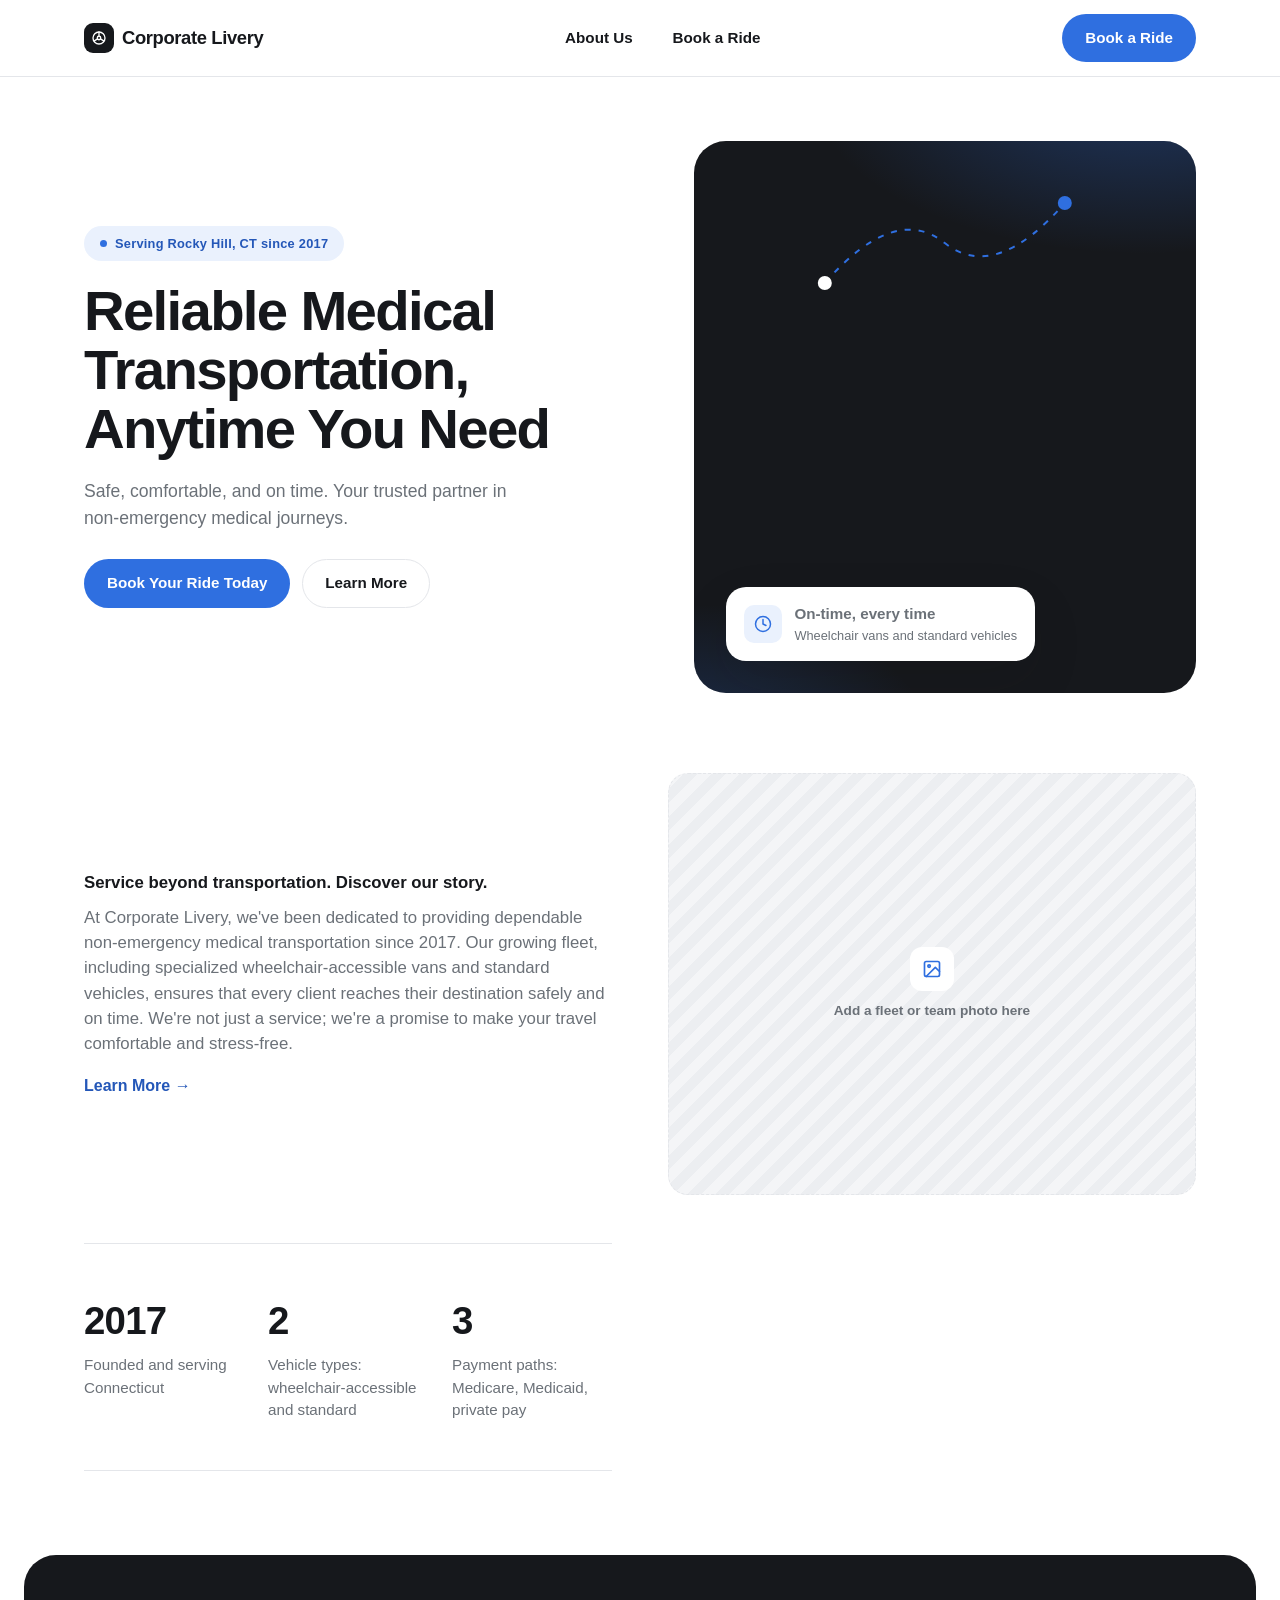
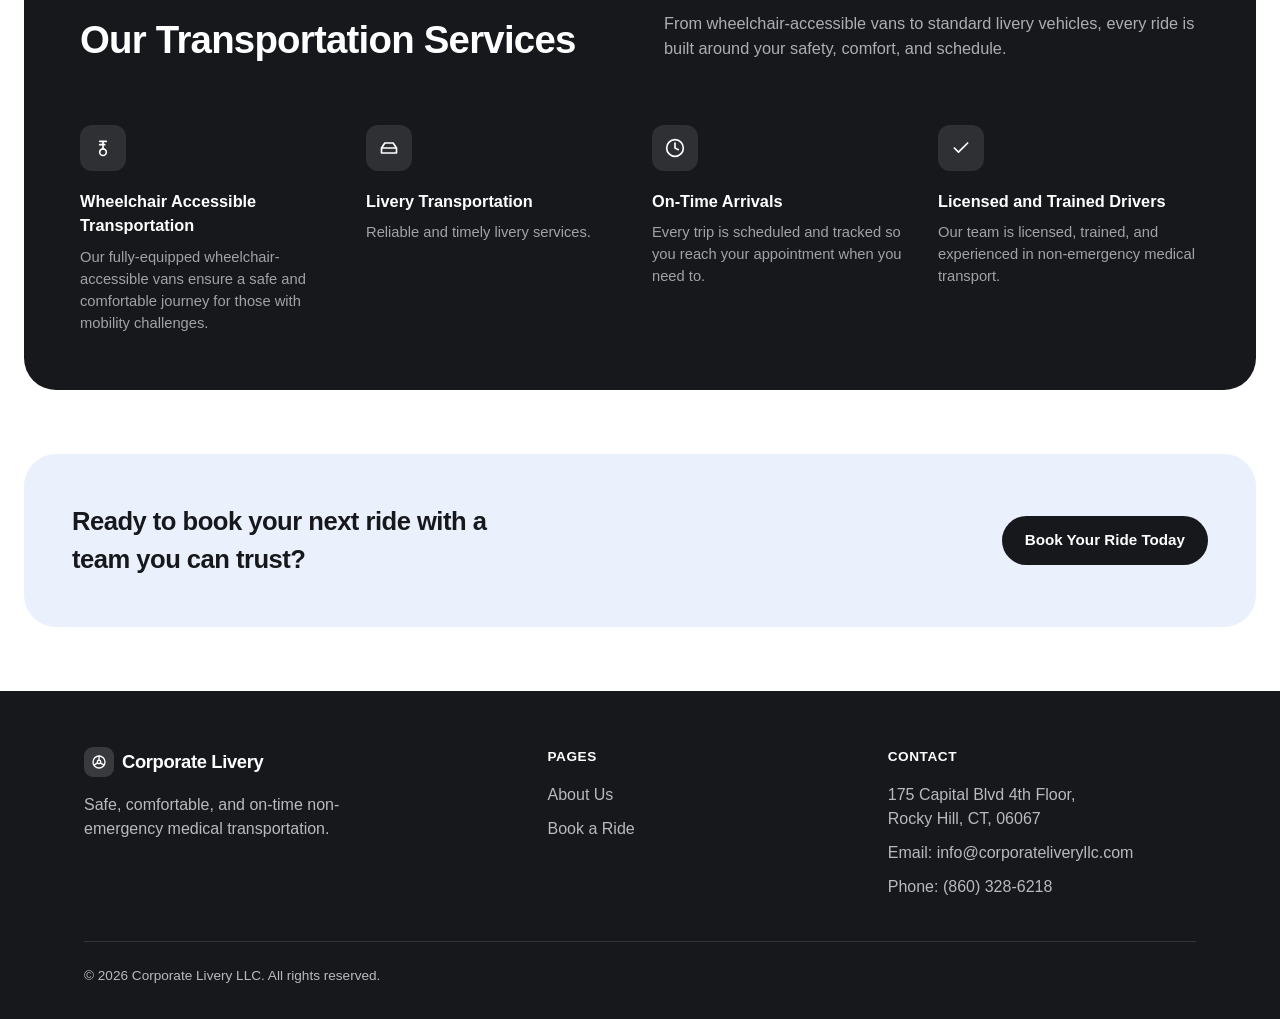
==== index.html @ 9280ac17 "Initial" ====
<!DOCTYPE html>
<html lang="en">
<head>
<meta charset="UTF-8">
<meta name="viewport" content="width=device-width, initial-scale=1.0">
<title>Corporate Livery | Non-Emergency Medical Transportation</title>
<meta name="description" content="Reliable non-emergency medical transportation in Rocky Hill, CT. Wheelchair accessible vans and standard vehicles. Serving Medicare, Medicaid, and private pay clients since 2017.">
<link rel="stylesheet" href="styles.css">
</head>
<body>
<a class="skip-link" href="#main">Skip to Content</a>

<header class="site-header">
  <div class="wrap">
    <a href="index.html" class="logo">
      <span class="logo-mark">
        <svg width="16" height="16" viewBox="0 0 24 24" fill="none" stroke="#fff" stroke-width="2" stroke-linecap="round" stroke-linejoin="round"><circle cx="12" cy="12" r="9"/><circle cx="12" cy="12" r="2.6"/><path d="M12 3v6.4M5 16.2l4.8-2.8M19 16.2l-4.8-2.8"/></svg>
      </span>
      Corporate Livery
    </a>
    <nav class="main-nav" aria-label="Primary">
      <a href="about-us.html">About Us</a>
      <a href="book-a-ride.html">Book a Ride</a>
    </nav>
    <a href="book-a-ride.html" class="btn btn-primary">Book a Ride</a>
    <button class="nav-toggle" aria-label="Open menu" aria-expanded="false" id="navToggle">
      <span></span><span></span><span></span>
    </button>
  </div>
</header>

<main id="main">

  <section class="hero">
    <div class="wrap">
      <div>
        <span class="eyebrow"><span class="eyebrow-dot"></span>Serving Rocky Hill, CT since 2017</span>
        <h1>Reliable Medical Transportation, Anytime You Need</h1>
        <p class="lede">Safe, comfortable, and on time. Your trusted partner in non-emergency medical journeys.</p>
        <div class="hero-ctas">
          <a href="book-a-ride.html" class="btn btn-primary">Book Your Ride Today</a>
          <a href="about-us.html" class="btn btn-outline">Learn More</a>
        </div>
      </div>
      <div class="hero-visual" aria-hidden="true">
        <svg width="100%" height="140" viewBox="0 0 280 140" fill="none">
          <path d="M20 110 Q90 30 140 70 T260 30" stroke="#2F6FE0" stroke-width="2" stroke-dasharray="6 8" fill="none"/>
          <circle cx="20" cy="110" r="7" fill="#fff"/>
          <circle cx="260" cy="30" r="7" fill="#2F6FE0"/>
        </svg>
        <div class="hero-badge">
          <span class="badge-icon">
            <svg width="18" height="18" viewBox="0 0 24 24" fill="none" stroke="#2F6FE0" stroke-width="2" stroke-linecap="round" stroke-linejoin="round"><circle cx="12" cy="12" r="10"/><path d="M12 6v6l4 2"/></svg>
          </span>
          <span>
            <strong>On-time, every time</strong>
            <span>Wheelchair vans and standard vehicles</span>
          </span>
        </div>
      </div>
    </div>
  </section>

  <section class="intro">
    <div class="wrap">
      <div>
        <p class="kicker">Service beyond transportation. Discover our story.</p>
        <p>At Corporate Livery, we've been dedicated to providing dependable non-emergency medical transportation since 2017. Our growing fleet, including specialized wheelchair-accessible vans and standard vehicles, ensures that every client reaches their destination safely and on time. We're not just a service; we're a promise to make your travel comfortable and stress-free.</p>
        <a href="about-us.html" class="intro-link">Learn More →</a>
      </div>
      <div class="img-placeholder" aria-hidden="true">
        <span class="icon">
          <svg width="20" height="20" viewBox="0 0 24 24" fill="none" stroke="#2F6FE0" stroke-width="2" stroke-linecap="round" stroke-linejoin="round"><rect x="3" y="3" width="18" height="18" rx="2"/><circle cx="8.5" cy="8.5" r="1.5"/><path d="M21 15l-5-5L5 21"/></svg>
        </span>
        <span>Add a fleet or team photo here</span>
      </div>
    </div>
    <div class="wrap">
      <div class="stat-row">
        <div>
          <div class="stat-value">2017</div>
          <div class="stat-label">Founded and serving Connecticut</div>
        </div>
        <div>
          <div class="stat-value">2</div>
          <div class="stat-label">Vehicle types: wheelchair-accessible and standard</div>
        </div>
        <div>
          <div class="stat-value">3</div>
          <div class="stat-label">Payment paths: Medicare, Medicaid, private pay</div>
        </div>
      </div>
    </div>
  </section>

  <section class="features">
    <div class="wrap">
      <div class="features-top">
        <h2>Our Transportation Services</h2>
        <p>From wheelchair-accessible vans to standard livery vehicles, every ride is built around your safety, comfort, and schedule.</p>
      </div>
      <div class="feature-grid">
        <div class="feature-card">
          <div class="icon">
            <svg width="20" height="20" viewBox="0 0 24 24" fill="none" stroke="#fff" stroke-width="2" stroke-linecap="round" stroke-linejoin="round"><circle cx="12" cy="17" r="4"/><path d="M12 13V4M8 4h8M8 8h6"/></svg>
          </div>
          <h3>Wheelchair Accessible Transportation</h3>
          <p>Our fully-equipped wheelchair-accessible vans ensure a safe and comfortable journey for those with mobility challenges.</p>
        </div>
        <div class="feature-card">
          <div class="icon">
            <svg width="20" height="20" viewBox="0 0 24 24" fill="none" stroke="#fff" stroke-width="2" stroke-linecap="round" stroke-linejoin="round"><path d="M3 12h18M3 12l4-6h10l4 6M3 12v6h18v-6"/></svg>
          </div>
          <h3>Livery Transportation</h3>
          <p>Reliable and timely livery services.</p>
        </div>
        <div class="feature-card">
          <div class="icon">
            <svg width="20" height="20" viewBox="0 0 24 24" fill="none" stroke="#fff" stroke-width="2" stroke-linecap="round" stroke-linejoin="round"><circle cx="12" cy="12" r="10"/><path d="M12 6v6l4 2"/></svg>
          </div>
          <h3>On-Time Arrivals</h3>
          <p>Every trip is scheduled and tracked so you reach your appointment when you need to.</p>
        </div>
        <div class="feature-card">
          <div class="icon">
            <svg width="20" height="20" viewBox="0 0 24 24" fill="none" stroke="#fff" stroke-width="2" stroke-linecap="round" stroke-linejoin="round"><path d="M20 6L9 17l-5-5"/></svg>
          </div>
          <h3>Licensed and Trained Drivers</h3>
          <p>Our team is licensed, trained, and experienced in non-emergency medical transport.</p>
        </div>
      </div>
    </div>
  </section>

  <section class="cta-banner">
    <h2>Ready to book your next ride with a team you can trust?</h2>
    <a href="book-a-ride.html" class="btn btn-dark">Book Your Ride Today</a>
  </section>

</main>

<footer class="site-footer">
  <div class="wrap">
    <div class="footer-top">
      <div>
        <a href="index.html" class="logo">
          <span class="logo-mark">
            <svg width="16" height="16" viewBox="0 0 24 24" fill="none" stroke="#fff" stroke-width="2" stroke-linecap="round" stroke-linejoin="round"><circle cx="12" cy="12" r="9"/><circle cx="12" cy="12" r="2.6"/><path d="M12 3v6.4M5 16.2l4.8-2.8M19 16.2l-4.8-2.8"/></svg>
          </span>
          Corporate Livery
        </a>
        <p style="max-width: 34ch; margin-top: 16px;">Safe, comfortable, and on-time non-emergency medical transportation.</p>
      </div>
      <div class="footer-col">
        <h4>Pages</h4>
        <ul>
          <li><a href="about-us.html">About Us</a></li>
          <li><a href="book-a-ride.html">Book a Ride</a></li>
        </ul>
      </div>
      <div class="footer-col">
        <h4>Contact</h4>
        <ul>
          <li>175 Capital Blvd 4th Floor,<br>Rocky Hill, CT, 06067</li>
          <li>Email: info@corporateliveryllc.com</li>
          <li>Phone: (860) 328-6218</li>
        </ul>
      </div>
    </div>
    <div class="footer-bottom">
      <span>© <span id="year"></span> Corporate Livery LLC. All rights reserved.</span>
    </div>
  </div>
</footer>

<script src="script.js"></script>
</body>
</html>
---- styles.css ----
/* ============================================
   Corporate Livery — Design Tokens
   ============================================ */
:root {
  --ink: #16181C;
  --paper: #FFFFFF;
  --mist: #F4F5F7;
  --line: #E4E6EA;
  --muted: #6B7178;

  --accent: #2F6FE0;
  --accent-dark: #2457B8;
  --accent-soft: #EAF1FD;

  --radius-lg: 32px;
  --radius-md: 20px;
  --radius-pill: 999px;

  --shadow-card: 0 20px 50px rgba(22, 24, 28, 0.12);

  --font: -apple-system, BlinkMacSystemFont, "Segoe UI", Roboto, Helvetica, Arial, sans-serif;

  --max: 1160px;
}

/* ============================================
   Reset
   ============================================ */
* { box-sizing: border-box; }
html { scroll-behavior: smooth; }
body {
  margin: 0;
  font-family: var(--font);
  color: var(--ink);
  background: var(--paper);
  line-height: 1.5;
  -webkit-font-smoothing: antialiased;
}
img { max-width: 100%; display: block; }
a { color: inherit; text-decoration: none; }
ul { list-style: none; margin: 0; padding: 0; }
button { font-family: inherit; cursor: pointer; }

:focus-visible {
  outline: 3px solid var(--accent);
  outline-offset: 3px;
}

.wrap {
  max-width: var(--max);
  margin: 0 auto;
  padding: 0 24px;
}

.skip-link {
  position: absolute;
  left: -999px;
  top: 0;
  background: var(--ink);
  color: #fff;
  padding: 12px 20px;
  border-radius: var(--radius-pill);
  z-index: 100;
}
.skip-link:focus { left: 24px; top: 16px; }

/* ============================================
   Header
   ============================================ */
.site-header {
  position: sticky;
  top: 0;
  z-index: 50;
  background: rgba(255, 255, 255, 0.92);
  backdrop-filter: saturate(180%) blur(10px);
  border-bottom: 1px solid var(--line);
}
.site-header .wrap {
  display: flex;
  align-items: center;
  justify-content: space-between;
  height: 76px;
}
.logo {
  font-weight: 800;
  font-size: 1.15rem;
  letter-spacing: -0.02em;
  display: flex;
  align-items: center;
  gap: 8px;
}
.logo-mark {
  width: 30px;
  height: 30px;
  border-radius: 9px;
  background: var(--ink);
  display: inline-flex;
  align-items: center;
  justify-content: center;
  flex-shrink: 0;
}
.main-nav {
  display: flex;
  align-items: center;
  gap: 8px;
}
.main-nav a {
  padding: 10px 16px;
  border-radius: var(--radius-pill);
  font-weight: 600;
  font-size: 0.95rem;
  color: var(--ink);
}
.main-nav a:hover { background: var(--mist); }
.main-nav a.active { background: var(--mist); }

.btn {
  display: inline-flex;
  align-items: center;
  justify-content: center;
  gap: 8px;
  padding: 12px 22px;
  border-radius: var(--radius-pill);
  font-weight: 700;
  font-size: 0.95rem;
  border: 1px solid transparent;
  transition: transform 0.15s ease, background 0.15s ease;
  white-space: nowrap;
}
.btn:hover { transform: translateY(-1px); }
.btn-primary { background: var(--accent); color: #fff; }
.btn-primary:hover { background: var(--accent-dark); }
.btn-dark { background: var(--ink); color: #fff; }
.btn-dark:hover { background: #000; }
.btn-outline { background: transparent; color: var(--ink); border-color: var(--line); }
.btn-outline:hover { background: var(--mist); }

.nav-toggle {
  display: none;
  background: none;
  border: none;
  padding: 8px;
}
.nav-toggle span {
  display: block;
  width: 22px;
  height: 2px;
  background: var(--ink);
  margin: 5px 0;
}

/* ============================================
   Hero
   ============================================ */
.hero {
  padding: 64px 0 40px;
}
.hero .wrap {
  display: grid;
  grid-template-columns: 1.05fr 0.95fr;
  gap: 56px;
  align-items: center;
}
.eyebrow {
  display: inline-flex;
  align-items: center;
  gap: 8px;
  background: var(--accent-soft);
  color: var(--accent-dark);
  font-weight: 700;
  font-size: 0.8rem;
  letter-spacing: 0.02em;
  padding: 8px 16px;
  border-radius: var(--radius-pill);
  margin-bottom: 20px;
}
.eyebrow-dot {
  width: 7px;
  height: 7px;
  border-radius: 50%;
  background: var(--accent);
}
.hero h1 {
  font-size: clamp(2.4rem, 4.4vw, 3.6rem);
  line-height: 1.05;
  letter-spacing: -0.03em;
  font-weight: 800;
  margin: 0 0 20px;
}
.hero .lede {
  font-size: 1.1rem;
  color: var(--muted);
  max-width: 46ch;
  margin: 0 0 28px;
}
.hero-ctas { display: flex; gap: 12px; flex-wrap: wrap; }

.hero-visual {
  position: relative;
  border-radius: var(--radius-lg);
  background: var(--ink);
  aspect-ratio: 4 / 4.4;
  padding: 32px;
  display: flex;
  flex-direction: column;
  justify-content: space-between;
  overflow: hidden;
}
.hero-visual::before {
  content: "";
  position: absolute;
  inset: 0;
  background:
    radial-gradient(560px 280px at 90% -10%, rgba(47, 111, 224, 0.35), transparent 60%),
    radial-gradient(400px 240px at 0% 110%, rgba(47, 111, 224, 0.25), transparent 60%);
}
.hero-visual svg { position: relative; }
.hero-badge {
  position: relative;
  background: #fff;
  border-radius: var(--radius-md);
  padding: 16px 18px;
  display: flex;
  align-items: center;
  gap: 12px;
  box-shadow: var(--shadow-card);
  width: fit-content;
}
.hero-badge strong { display: block; font-size: 0.95rem; }
.hero-badge span { display: block; font-size: 0.8rem; color: var(--muted); }
.hero-badge .badge-icon {
  width: 38px;
  height: 38px;
  border-radius: 10px;
  background: var(--accent-soft);
  display: flex;
  align-items: center;
  justify-content: center;
  flex-shrink: 0;
}

/* ============================================
   Image placeholder
   ============================================ */
.img-placeholder {
  border-radius: var(--radius-md);
  background: repeating-linear-gradient(
    135deg,
    var(--mist),
    var(--mist) 10px,
    #ECEEF1 10px,
    #ECEEF1 20px
  );
  border: 1px dashed var(--line);
  display: flex;
  flex-direction: column;
  align-items: center;
  justify-content: center;
  gap: 10px;
  color: var(--muted);
  text-align: center;
  padding: 24px;
}
.img-placeholder .icon {
  width: 44px;
  height: 44px;
  border-radius: 12px;
  background: #fff;
  display: flex;
  align-items: center;
  justify-content: center;
}
.img-placeholder span {
  font-size: 0.85rem;
  font-weight: 600;
}

/* ============================================
   Intro / stats
   ============================================ */
.intro {
  padding: 40px 0 20px;
}
.intro .wrap {
  display: grid;
  grid-template-columns: 1fr 1fr;
  gap: 56px;
  align-items: center;
}
.intro .img-placeholder { aspect-ratio: 5 / 4; }
.intro p {
  font-size: 1.05rem;
  color: var(--muted);
  margin: 0 0 18px;
}
.intro .kicker {
  font-weight: 700;
  color: var(--ink);
  margin-bottom: 10px;
}
.intro-link {
  display: inline-flex;
  align-items: center;
  gap: 8px;
  font-weight: 700;
  color: var(--accent-dark);
}

.stat-row {
  display: grid;
  grid-template-columns: repeat(3, 1fr);
  gap: 24px;
  padding: 48px 0;
  border-top: 1px solid var(--line);
  border-bottom: 1px solid var(--line);
  margin-top: 48px;
}
.stat-row div { text-align: left; }
.stat-row .stat-value {
  font-size: 2.4rem;
  font-weight: 800;
  letter-spacing: -0.02em;
}
.stat-row .stat-label {
  color: var(--muted);
  font-size: 0.95rem;
  margin-top: 4px;
}

/* ============================================
   Dark feature section
   ============================================ */
.features {
  background: var(--ink);
  color: #fff;
  border-radius: var(--radius-lg);
  margin: 64px 24px;
  padding: 56px;
}
.features .wrap { padding: 0; max-width: none; }
.features-top {
  display: grid;
  grid-template-columns: 1fr 1fr;
  gap: 48px;
  margin-bottom: 48px;
}
.features h2 {
  font-size: clamp(1.8rem, 3vw, 2.4rem);
  letter-spacing: -0.02em;
  margin: 0 0 8px;
}
.features-top p {
  color: rgba(255, 255, 255, 0.65);
  font-size: 1.02rem;
  margin: 0;
}
.feature-grid {
  display: grid;
  grid-template-columns: repeat(4, 1fr);
  gap: 24px;
}
.feature-card .icon {
  width: 46px;
  height: 46px;
  border-radius: 12px;
  background: rgba(255, 255, 255, 0.1);
  display: flex;
  align-items: center;
  justify-content: center;
  margin-bottom: 18px;
}
.feature-card h3 {
  font-size: 1.02rem;
  margin: 0 0 8px;
}
.feature-card p {
  color: rgba(255, 255, 255, 0.6);
  font-size: 0.92rem;
  margin: 0;
}

/* ============================================
   Services
   ============================================ */
.services { padding: 64px 0; }
.section-head {
  display: flex;
  justify-content: space-between;
  align-items: flex-end;
  gap: 24px;
  margin-bottom: 36px;
}
.section-head h2 {
  font-size: clamp(1.7rem, 3vw, 2.2rem);
  letter-spacing: -0.02em;
  margin: 0 0 8px;
}
.section-head p { color: var(--muted); margin: 0; max-width: 46ch; }

.service-grid {
  display: grid;
  grid-template-columns: 1fr 1fr;
  gap: 24px;
}
.service-card {
  border: 1px solid var(--line);
  border-radius: var(--radius-lg);
  padding: 32px;
}
.service-card .icon {
  width: 46px;
  height: 46px;
  border-radius: 12px;
  background: var(--accent-soft);
  display: flex;
  align-items: center;
  justify-content: center;
  margin-bottom: 20px;
}
.service-card h3 { font-size: 1.15rem; margin: 0 0 8px; }
.service-card p { color: var(--muted); margin: 0; }

/* ============================================
   CTA banner
   ============================================ */
.cta-banner {
  background: var(--accent-soft);
  border-radius: var(--radius-lg);
  margin: 24px 24px 64px;
  padding: 48px;
  display: flex;
  align-items: center;
  justify-content: space-between;
  gap: 24px;
  flex-wrap: wrap;
}
.cta-banner h2 {
  font-size: 1.6rem;
  letter-spacing: -0.02em;
  margin: 0;
  max-width: 30ch;
}

/* ============================================
   Footer
   ============================================ */
.site-footer {
  background: var(--ink);
  color: rgba(255, 255, 255, 0.7);
  padding: 56px 0 32px;
}
.footer-top {
  display: grid;
  grid-template-columns: 1.4fr 1fr 1fr;
  gap: 32px;
  padding-bottom: 32px;
  border-bottom: 1px solid rgba(255, 255, 255, 0.12);
}
.footer-top .logo { color: #fff; }
.footer-top .logo-mark { background: rgba(255, 255, 255, 0.15); }
.footer-col h4 {
  color: #fff;
  font-size: 0.85rem;
  letter-spacing: 0.04em;
  text-transform: uppercase;
  margin: 0 0 16px;
}
.footer-col ul li { margin-bottom: 10px; }
.footer-col a:hover { color: #fff; }
.footer-bottom {
  padding-top: 24px;
  font-size: 0.85rem;
  display: flex;
  justify-content: space-between;
  flex-wrap: wrap;
  gap: 12px;
}

/* ============================================
   Inner pages: About, Book a Ride
   ============================================ */
.page-hero {
  padding: 56px 0 40px;
  border-bottom: 1px solid var(--line);
  margin-bottom: 56px;
}
.page-hero h1 {
  font-size: clamp(2rem, 4vw, 2.8rem);
  letter-spacing: -0.02em;
  margin: 0 0 12px;
}
.page-hero p {
  color: var(--muted);
  font-size: 1.05rem;
  max-width: 60ch;
  margin: 0;
}

.about-row {
  display: grid;
  grid-template-columns: 1fr 1fr;
  gap: 48px;
  align-items: center;
  padding: 48px 0;
}
.about-row:not(:last-child) { border-bottom: 1px solid var(--line); }
.about-row.reverse .about-copy { order: 2; }
.about-row.reverse .img-placeholder { order: 1; }
.about-copy .eyebrow-label {
  display: inline-flex;
  align-items: center;
  gap: 8px;
  font-size: 0.8rem;
  font-weight: 700;
  color: var(--accent-dark);
  background: var(--accent-soft);
  padding: 6px 14px;
  border-radius: var(--radius-pill);
  margin-bottom: 14px;
}
.about-copy h2 {
  font-size: 1.6rem;
  letter-spacing: -0.02em;
  margin: 0 0 12px;
}
.about-copy p {
  color: var(--muted);
  font-size: 1.02rem;
  margin: 0 0 12px;
}
.about-row .img-placeholder { aspect-ratio: 4 / 3; }

/* ============================================
   Book a Ride form
   ============================================ */
.book-layout {
  display: grid;
  grid-template-columns: 0.85fr 1.15fr;
  gap: 48px;
  padding-bottom: 72px;
}
.contact-card {
  border: 1px solid var(--line);
  border-radius: var(--radius-lg);
  padding: 32px;
  height: fit-content;
}
.contact-card h3 { margin: 0 0 4px; font-size: 1.1rem; }
.contact-card p { color: var(--muted); margin: 0 0 24px; }
.contact-line {
  display: flex;
  align-items: center;
  gap: 12px;
  margin-bottom: 16px;
  font-weight: 600;
  font-size: 0.95rem;
}
.contact-line .icon {
  width: 38px;
  height: 38px;
  border-radius: 10px;
  background: var(--accent-soft);
  display: flex;
  align-items: center;
  justify-content: center;
  flex-shrink: 0;
}

form.ride-form {
  border: 1px solid var(--line);
  border-radius: var(--radius-lg);
  padding: 36px;
}
.form-row {
  display: grid;
  grid-template-columns: 1fr 1fr;
  gap: 18px;
  margin-bottom: 18px;
}
.field { display: flex; flex-direction: column; gap: 6px; }
.field label {
  font-size: 0.85rem;
  font-weight: 700;
}
.field .req { color: var(--muted); font-weight: 400; }
.field input,
.field select,
.field textarea {
  border: 1px solid var(--line);
  border-radius: 10px;
  padding: 12px 14px;
  font-family: inherit;
  font-size: 0.95rem;
  background: var(--paper);
  color: var(--ink);
}
.field input:focus,
.field select:focus,
.field textarea:focus {
  outline: 2px solid var(--accent);
  outline-offset: 1px;
  border-color: var(--accent);
}
.field textarea { resize: vertical; min-height: 110px; }
.form-note {
  font-size: 0.85rem;
  color: var(--muted);
  margin-top: 6px;
}
.form-status {
  margin-top: 16px;
  font-weight: 600;
  font-size: 0.92rem;
}
.form-status.success { color: #157F3B; }
.form-status.error { color: #C0392B; }

/* ============================================
   Responsive
   ============================================ */
@media (max-width: 860px) {
  .main-nav { display: none; }
  .nav-toggle { display: block; }
  .hero .wrap,
  .intro .wrap,
  .features-top,
  .feature-grid,
  .service-grid,
  .about-section,
  .book-layout,
  .footer-top {
    grid-template-columns: 1fr;
  }
  .feature-grid { gap: 32px; }
  .stat-row { grid-template-columns: 1fr; gap: 28px; }
  .features { margin: 40px 16px; padding: 36px 24px; }
  .cta-banner { margin: 16px 16px 48px; padding: 36px 24px; flex-direction: column; align-items: flex-start; }
  .about-section h2 { position: static; }
  .form-row { grid-template-columns: 1fr; }
}

@media (prefers-reduced-motion: reduce) {
  html { scroll-behavior: auto; }
  .btn:hover { transform: none; }
}
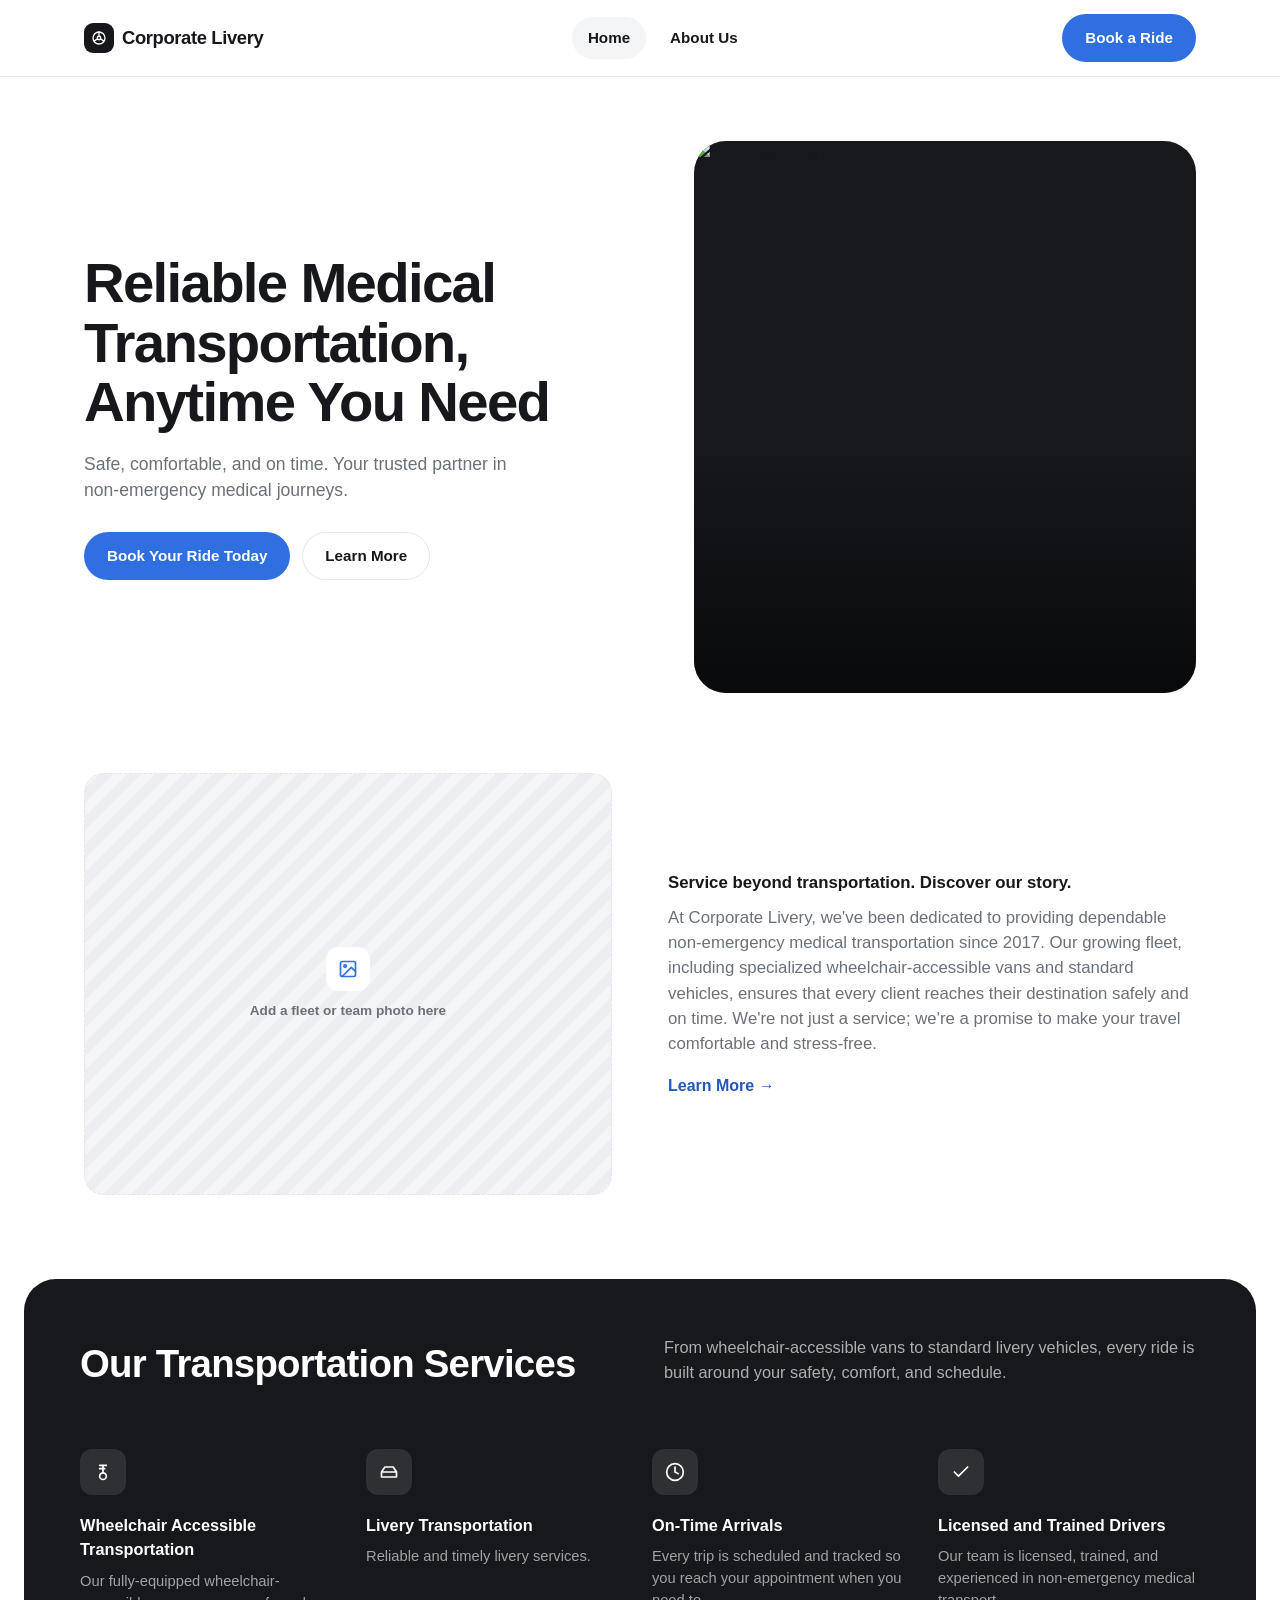
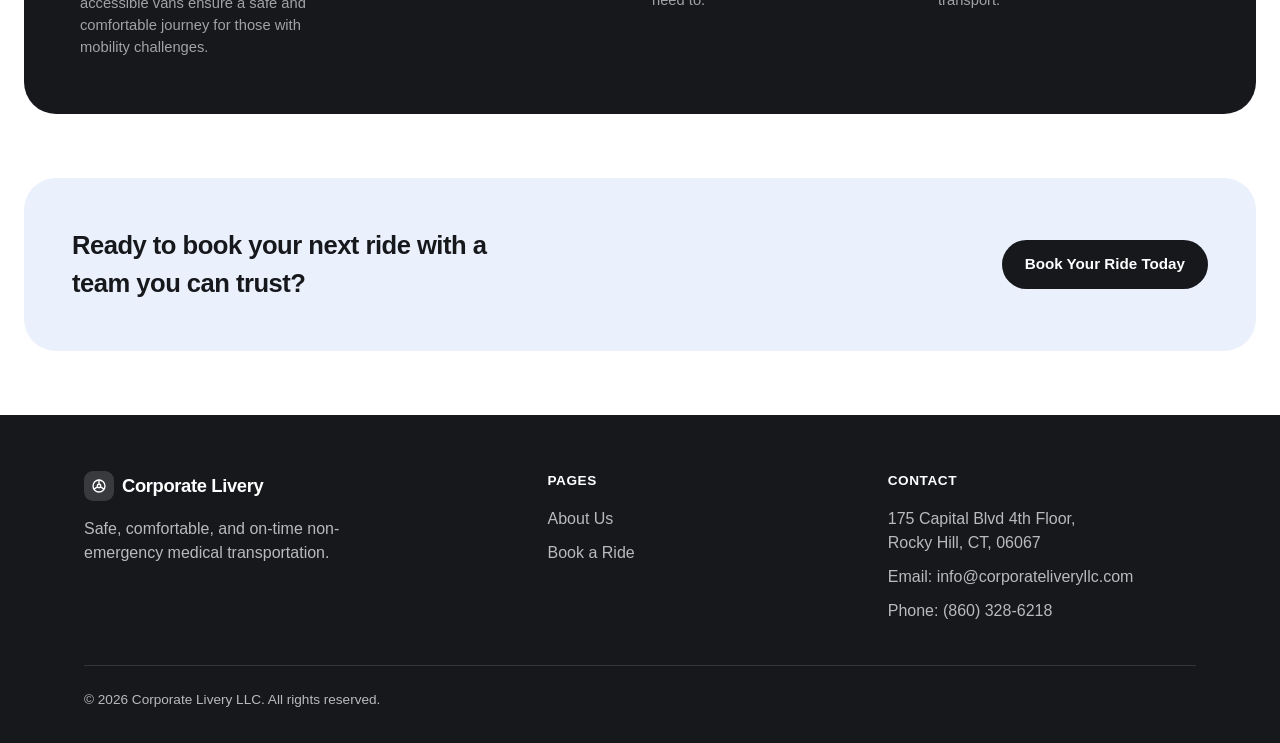
==== commit be8f360c: "Formatting" ====
--- a/index.html
+++ b/index.html
@@ -19,8 +19,8 @@
       Corporate Livery
     </a>
     <nav class="main-nav" aria-label="Primary">
+      <a href="index.html" class="active">Home</a>
       <a href="about-us.html">About Us</a>
-      <a href="book-a-ride.html">Book a Ride</a>
     </nav>
     <a href="book-a-ride.html" class="btn btn-primary">Book a Ride</a>
     <button class="nav-toggle" aria-label="Open menu" aria-expanded="false" id="navToggle">
@@ -34,7 +34,6 @@
   <section class="hero">
     <div class="wrap">
       <div>
-        <span class="eyebrow"><span class="eyebrow-dot"></span>Serving Rocky Hill, CT since 2017</span>
         <h1>Reliable Medical Transportation, Anytime You Need</h1>
         <p class="lede">Safe, comfortable, and on time. Your trusted partner in non-emergency medical journeys.</p>
         <div class="hero-ctas">
@@ -42,53 +41,24 @@
           <a href="about-us.html" class="btn btn-outline">Learn More</a>
         </div>
       </div>
-      <div class="hero-visual" aria-hidden="true">
-        <svg width="100%" height="140" viewBox="0 0 280 140" fill="none">
-          <path d="M20 110 Q90 30 140 70 T260 30" stroke="#2F6FE0" stroke-width="2" stroke-dasharray="6 8" fill="none"/>
-          <circle cx="20" cy="110" r="7" fill="#fff"/>
-          <circle cx="260" cy="30" r="7" fill="#2F6FE0"/>
-        </svg>
-        <div class="hero-badge">
-          <span class="badge-icon">
-            <svg width="18" height="18" viewBox="0 0 24 24" fill="none" stroke="#2F6FE0" stroke-width="2" stroke-linecap="round" stroke-linejoin="round"><circle cx="12" cy="12" r="10"/><path d="M12 6v6l4 2"/></svg>
-          </span>
-          <span>
-            <strong>On-time, every time</strong>
-            <span>Wheelchair vans and standard vehicles</span>
-          </span>
-        </div>
+      <div class="hero-visual">
+        <img src="Images/minivan.jpeg" alt="Corporate Livery vehicle" class="hero-visual-photo">
       </div>
     </div>
   </section>
 
   <section class="intro">
     <div class="wrap">
-      <div>
-        <p class="kicker">Service beyond transportation. Discover our story.</p>
-        <p>At Corporate Livery, we've been dedicated to providing dependable non-emergency medical transportation since 2017. Our growing fleet, including specialized wheelchair-accessible vans and standard vehicles, ensures that every client reaches their destination safely and on time. We're not just a service; we're a promise to make your travel comfortable and stress-free.</p>
-        <a href="about-us.html" class="intro-link">Learn More →</a>
-      </div>
       <div class="img-placeholder" aria-hidden="true">
         <span class="icon">
           <svg width="20" height="20" viewBox="0 0 24 24" fill="none" stroke="#2F6FE0" stroke-width="2" stroke-linecap="round" stroke-linejoin="round"><rect x="3" y="3" width="18" height="18" rx="2"/><circle cx="8.5" cy="8.5" r="1.5"/><path d="M21 15l-5-5L5 21"/></svg>
         </span>
         <span>Add a fleet or team photo here</span>
       </div>
-    </div>
-    <div class="wrap">
-      <div class="stat-row">
-        <div>
-          <div class="stat-value">2017</div>
-          <div class="stat-label">Founded and serving Connecticut</div>
-        </div>
-        <div>
-          <div class="stat-value">2</div>
-          <div class="stat-label">Vehicle types: wheelchair-accessible and standard</div>
-        </div>
-        <div>
-          <div class="stat-value">3</div>
-          <div class="stat-label">Payment paths: Medicare, Medicaid, private pay</div>
-        </div>
+      <div>
+        <p class="kicker">Service beyond transportation. Discover our story.</p>
+        <p>At Corporate Livery, we've been dedicated to providing dependable non-emergency medical transportation since 2017. Our growing fleet, including specialized wheelchair-accessible vans and standard vehicles, ensures that every client reaches their destination safely and on time. We're not just a service; we're a promise to make your travel comfortable and stress-free.</p>
+        <a href="about-us.html" class="intro-link">Learn More →</a>
       </div>
     </div>
   </section>
@@ -175,4 +145,4 @@
 
 <script src="script.js"></script>
 </body>
-</html>
+</html>
--- a/styles.css
+++ b/styles.css
@@ -1,645 +1,655 @@
 /* ============================================
    Corporate Livery — Design Tokens
    ============================================ */
-:root {
-  --ink: #16181C;
-  --paper: #FFFFFF;
-  --mist: #F4F5F7;
-  --line: #E4E6EA;
-  --muted: #6B7178;
-
-  --accent: #2F6FE0;
-  --accent-dark: #2457B8;
-  --accent-soft: #EAF1FD;
-
-  --radius-lg: 32px;
-  --radius-md: 20px;
-  --radius-pill: 999px;
-
-  --shadow-card: 0 20px 50px rgba(22, 24, 28, 0.12);
-
-  --font: -apple-system, BlinkMacSystemFont, "Segoe UI", Roboto, Helvetica, Arial, sans-serif;
-
-  --max: 1160px;
-}
-
-/* ============================================
-   Reset
-   ============================================ */
-* { box-sizing: border-box; }
-html { scroll-behavior: smooth; }
-body {
-  margin: 0;
-  font-family: var(--font);
-  color: var(--ink);
-  background: var(--paper);
-  line-height: 1.5;
-  -webkit-font-smoothing: antialiased;
-}
-img { max-width: 100%; display: block; }
-a { color: inherit; text-decoration: none; }
-ul { list-style: none; margin: 0; padding: 0; }
-button { font-family: inherit; cursor: pointer; }
-
-:focus-visible {
-  outline: 3px solid var(--accent);
-  outline-offset: 3px;
-}
-
-.wrap {
-  max-width: var(--max);
-  margin: 0 auto;
-  padding: 0 24px;
-}
-
-.skip-link {
-  position: absolute;
-  left: -999px;
-  top: 0;
-  background: var(--ink);
-  color: #fff;
-  padding: 12px 20px;
-  border-radius: var(--radius-pill);
-  z-index: 100;
-}
-.skip-link:focus { left: 24px; top: 16px; }
-
-/* ============================================
-   Header
-   ============================================ */
-.site-header {
-  position: sticky;
-  top: 0;
-  z-index: 50;
-  background: rgba(255, 255, 255, 0.92);
-  backdrop-filter: saturate(180%) blur(10px);
-  border-bottom: 1px solid var(--line);
-}
-.site-header .wrap {
-  display: flex;
-  align-items: center;
-  justify-content: space-between;
-  height: 76px;
-}
-.logo {
-  font-weight: 800;
-  font-size: 1.15rem;
-  letter-spacing: -0.02em;
-  display: flex;
-  align-items: center;
-  gap: 8px;
-}
-.logo-mark {
-  width: 30px;
-  height: 30px;
-  border-radius: 9px;
-  background: var(--ink);
-  display: inline-flex;
-  align-items: center;
-  justify-content: center;
-  flex-shrink: 0;
-}
-.main-nav {
-  display: flex;
-  align-items: center;
-  gap: 8px;
-}
-.main-nav a {
-  padding: 10px 16px;
-  border-radius: var(--radius-pill);
-  font-weight: 600;
-  font-size: 0.95rem;
-  color: var(--ink);
-}
-.main-nav a:hover { background: var(--mist); }
-.main-nav a.active { background: var(--mist); }
-
-.btn {
-  display: inline-flex;
-  align-items: center;
-  justify-content: center;
-  gap: 8px;
-  padding: 12px 22px;
-  border-radius: var(--radius-pill);
-  font-weight: 700;
-  font-size: 0.95rem;
-  border: 1px solid transparent;
-  transition: transform 0.15s ease, background 0.15s ease;
-  white-space: nowrap;
-}
-.btn:hover { transform: translateY(-1px); }
-.btn-primary { background: var(--accent); color: #fff; }
-.btn-primary:hover { background: var(--accent-dark); }
-.btn-dark { background: var(--ink); color: #fff; }
-.btn-dark:hover { background: #000; }
-.btn-outline { background: transparent; color: var(--ink); border-color: var(--line); }
-.btn-outline:hover { background: var(--mist); }
-
-.nav-toggle {
-  display: none;
-  background: none;
-  border: none;
-  padding: 8px;
-}
-.nav-toggle span {
-  display: block;
-  width: 22px;
-  height: 2px;
-  background: var(--ink);
-  margin: 5px 0;
-}
-
-/* ============================================
-   Hero
-   ============================================ */
-.hero {
-  padding: 64px 0 40px;
-}
-.hero .wrap {
-  display: grid;
-  grid-template-columns: 1.05fr 0.95fr;
-  gap: 56px;
-  align-items: center;
-}
-.eyebrow {
-  display: inline-flex;
-  align-items: center;
-  gap: 8px;
-  background: var(--accent-soft);
-  color: var(--accent-dark);
-  font-weight: 700;
-  font-size: 0.8rem;
-  letter-spacing: 0.02em;
-  padding: 8px 16px;
-  border-radius: var(--radius-pill);
-  margin-bottom: 20px;
-}
-.eyebrow-dot {
-  width: 7px;
-  height: 7px;
-  border-radius: 50%;
-  background: var(--accent);
-}
-.hero h1 {
-  font-size: clamp(2.4rem, 4.4vw, 3.6rem);
-  line-height: 1.05;
-  letter-spacing: -0.03em;
-  font-weight: 800;
-  margin: 0 0 20px;
-}
-.hero .lede {
-  font-size: 1.1rem;
-  color: var(--muted);
-  max-width: 46ch;
-  margin: 0 0 28px;
-}
-.hero-ctas { display: flex; gap: 12px; flex-wrap: wrap; }
-
-.hero-visual {
-  position: relative;
-  border-radius: var(--radius-lg);
-  background: var(--ink);
-  aspect-ratio: 4 / 4.4;
-  padding: 32px;
-  display: flex;
-  flex-direction: column;
-  justify-content: space-between;
-  overflow: hidden;
-}
-.hero-visual::before {
-  content: "";
-  position: absolute;
-  inset: 0;
-  background:
-    radial-gradient(560px 280px at 90% -10%, rgba(47, 111, 224, 0.35), transparent 60%),
-    radial-gradient(400px 240px at 0% 110%, rgba(47, 111, 224, 0.25), transparent 60%);
-}
-.hero-visual svg { position: relative; }
-.hero-badge {
-  position: relative;
-  background: #fff;
-  border-radius: var(--radius-md);
-  padding: 16px 18px;
-  display: flex;
-  align-items: center;
-  gap: 12px;
-  box-shadow: var(--shadow-card);
-  width: fit-content;
-}
-.hero-badge strong { display: block; font-size: 0.95rem; }
-.hero-badge span { display: block; font-size: 0.8rem; color: var(--muted); }
-.hero-badge .badge-icon {
-  width: 38px;
-  height: 38px;
-  border-radius: 10px;
-  background: var(--accent-soft);
-  display: flex;
-  align-items: center;
-  justify-content: center;
-  flex-shrink: 0;
-}
-
-/* ============================================
-   Image placeholder
-   ============================================ */
-.img-placeholder {
-  border-radius: var(--radius-md);
-  background: repeating-linear-gradient(
-    135deg,
-    var(--mist),
-    var(--mist) 10px,
-    #ECEEF1 10px,
-    #ECEEF1 20px
-  );
-  border: 1px dashed var(--line);
-  display: flex;
-  flex-direction: column;
-  align-items: center;
-  justify-content: center;
-  gap: 10px;
-  color: var(--muted);
-  text-align: center;
-  padding: 24px;
-}
-.img-placeholder .icon {
-  width: 44px;
-  height: 44px;
-  border-radius: 12px;
-  background: #fff;
-  display: flex;
-  align-items: center;
-  justify-content: center;
-}
-.img-placeholder span {
-  font-size: 0.85rem;
-  font-weight: 600;
-}
-
-/* ============================================
-   Intro / stats
-   ============================================ */
-.intro {
-  padding: 40px 0 20px;
-}
-.intro .wrap {
-  display: grid;
-  grid-template-columns: 1fr 1fr;
-  gap: 56px;
-  align-items: center;
-}
-.intro .img-placeholder { aspect-ratio: 5 / 4; }
-.intro p {
-  font-size: 1.05rem;
-  color: var(--muted);
-  margin: 0 0 18px;
-}
-.intro .kicker {
-  font-weight: 700;
-  color: var(--ink);
-  margin-bottom: 10px;
-}
-.intro-link {
-  display: inline-flex;
-  align-items: center;
-  gap: 8px;
-  font-weight: 700;
-  color: var(--accent-dark);
-}
-
-.stat-row {
-  display: grid;
-  grid-template-columns: repeat(3, 1fr);
-  gap: 24px;
-  padding: 48px 0;
-  border-top: 1px solid var(--line);
-  border-bottom: 1px solid var(--line);
-  margin-top: 48px;
-}
-.stat-row div { text-align: left; }
-.stat-row .stat-value {
-  font-size: 2.4rem;
-  font-weight: 800;
-  letter-spacing: -0.02em;
-}
-.stat-row .stat-label {
-  color: var(--muted);
-  font-size: 0.95rem;
-  margin-top: 4px;
-}
-
-/* ============================================
-   Dark feature section
-   ============================================ */
-.features {
-  background: var(--ink);
-  color: #fff;
-  border-radius: var(--radius-lg);
-  margin: 64px 24px;
-  padding: 56px;
-}
-.features .wrap { padding: 0; max-width: none; }
-.features-top {
-  display: grid;
-  grid-template-columns: 1fr 1fr;
-  gap: 48px;
-  margin-bottom: 48px;
-}
-.features h2 {
-  font-size: clamp(1.8rem, 3vw, 2.4rem);
-  letter-spacing: -0.02em;
-  margin: 0 0 8px;
-}
-.features-top p {
-  color: rgba(255, 255, 255, 0.65);
-  font-size: 1.02rem;
-  margin: 0;
-}
-.feature-grid {
-  display: grid;
-  grid-template-columns: repeat(4, 1fr);
-  gap: 24px;
-}
-.feature-card .icon {
-  width: 46px;
-  height: 46px;
-  border-radius: 12px;
-  background: rgba(255, 255, 255, 0.1);
-  display: flex;
-  align-items: center;
-  justify-content: center;
-  margin-bottom: 18px;
-}
-.feature-card h3 {
-  font-size: 1.02rem;
-  margin: 0 0 8px;
-}
-.feature-card p {
-  color: rgba(255, 255, 255, 0.6);
-  font-size: 0.92rem;
-  margin: 0;
-}
-
-/* ============================================
-   Services
-   ============================================ */
-.services { padding: 64px 0; }
-.section-head {
-  display: flex;
-  justify-content: space-between;
-  align-items: flex-end;
-  gap: 24px;
-  margin-bottom: 36px;
-}
-.section-head h2 {
-  font-size: clamp(1.7rem, 3vw, 2.2rem);
-  letter-spacing: -0.02em;
-  margin: 0 0 8px;
-}
-.section-head p { color: var(--muted); margin: 0; max-width: 46ch; }
-
-.service-grid {
-  display: grid;
-  grid-template-columns: 1fr 1fr;
-  gap: 24px;
-}
-.service-card {
-  border: 1px solid var(--line);
-  border-radius: var(--radius-lg);
-  padding: 32px;
-}
-.service-card .icon {
-  width: 46px;
-  height: 46px;
-  border-radius: 12px;
-  background: var(--accent-soft);
-  display: flex;
-  align-items: center;
-  justify-content: center;
-  margin-bottom: 20px;
-}
-.service-card h3 { font-size: 1.15rem; margin: 0 0 8px; }
-.service-card p { color: var(--muted); margin: 0; }
-
-/* ============================================
-   CTA banner
-   ============================================ */
-.cta-banner {
-  background: var(--accent-soft);
-  border-radius: var(--radius-lg);
-  margin: 24px 24px 64px;
-  padding: 48px;
-  display: flex;
-  align-items: center;
-  justify-content: space-between;
-  gap: 24px;
-  flex-wrap: wrap;
-}
-.cta-banner h2 {
-  font-size: 1.6rem;
-  letter-spacing: -0.02em;
-  margin: 0;
-  max-width: 30ch;
-}
-
-/* ============================================
-   Footer
-   ============================================ */
-.site-footer {
-  background: var(--ink);
-  color: rgba(255, 255, 255, 0.7);
-  padding: 56px 0 32px;
-}
-.footer-top {
-  display: grid;
-  grid-template-columns: 1.4fr 1fr 1fr;
-  gap: 32px;
-  padding-bottom: 32px;
-  border-bottom: 1px solid rgba(255, 255, 255, 0.12);
-}
-.footer-top .logo { color: #fff; }
-.footer-top .logo-mark { background: rgba(255, 255, 255, 0.15); }
-.footer-col h4 {
-  color: #fff;
-  font-size: 0.85rem;
-  letter-spacing: 0.04em;
-  text-transform: uppercase;
-  margin: 0 0 16px;
-}
-.footer-col ul li { margin-bottom: 10px; }
-.footer-col a:hover { color: #fff; }
-.footer-bottom {
-  padding-top: 24px;
-  font-size: 0.85rem;
-  display: flex;
-  justify-content: space-between;
-  flex-wrap: wrap;
-  gap: 12px;
-}
-
-/* ============================================
-   Inner pages: About, Book a Ride
-   ============================================ */
-.page-hero {
-  padding: 56px 0 40px;
-  border-bottom: 1px solid var(--line);
-  margin-bottom: 56px;
-}
-.page-hero h1 {
-  font-size: clamp(2rem, 4vw, 2.8rem);
-  letter-spacing: -0.02em;
-  margin: 0 0 12px;
-}
-.page-hero p {
-  color: var(--muted);
-  font-size: 1.05rem;
-  max-width: 60ch;
-  margin: 0;
-}
-
-.about-row {
-  display: grid;
-  grid-template-columns: 1fr 1fr;
-  gap: 48px;
-  align-items: center;
-  padding: 48px 0;
-}
-.about-row:not(:last-child) { border-bottom: 1px solid var(--line); }
-.about-row.reverse .about-copy { order: 2; }
-.about-row.reverse .img-placeholder { order: 1; }
-.about-copy .eyebrow-label {
-  display: inline-flex;
-  align-items: center;
-  gap: 8px;
-  font-size: 0.8rem;
-  font-weight: 700;
-  color: var(--accent-dark);
-  background: var(--accent-soft);
-  padding: 6px 14px;
-  border-radius: var(--radius-pill);
-  margin-bottom: 14px;
-}
-.about-copy h2 {
-  font-size: 1.6rem;
-  letter-spacing: -0.02em;
-  margin: 0 0 12px;
-}
-.about-copy p {
-  color: var(--muted);
-  font-size: 1.02rem;
-  margin: 0 0 12px;
-}
-.about-row .img-placeholder { aspect-ratio: 4 / 3; }
-
-/* ============================================
-   Book a Ride form
-   ============================================ */
-.book-layout {
-  display: grid;
-  grid-template-columns: 0.85fr 1.15fr;
-  gap: 48px;
-  padding-bottom: 72px;
-}
-.contact-card {
-  border: 1px solid var(--line);
-  border-radius: var(--radius-lg);
-  padding: 32px;
-  height: fit-content;
-}
-.contact-card h3 { margin: 0 0 4px; font-size: 1.1rem; }
-.contact-card p { color: var(--muted); margin: 0 0 24px; }
-.contact-line {
-  display: flex;
-  align-items: center;
-  gap: 12px;
-  margin-bottom: 16px;
-  font-weight: 600;
-  font-size: 0.95rem;
-}
-.contact-line .icon {
-  width: 38px;
-  height: 38px;
-  border-radius: 10px;
-  background: var(--accent-soft);
-  display: flex;
-  align-items: center;
-  justify-content: center;
-  flex-shrink: 0;
-}
-
-form.ride-form {
-  border: 1px solid var(--line);
-  border-radius: var(--radius-lg);
-  padding: 36px;
-}
-.form-row {
-  display: grid;
-  grid-template-columns: 1fr 1fr;
-  gap: 18px;
-  margin-bottom: 18px;
-}
-.field { display: flex; flex-direction: column; gap: 6px; }
-.field label {
-  font-size: 0.85rem;
-  font-weight: 700;
-}
-.field .req { color: var(--muted); font-weight: 400; }
-.field input,
-.field select,
-.field textarea {
-  border: 1px solid var(--line);
-  border-radius: 10px;
-  padding: 12px 14px;
-  font-family: inherit;
-  font-size: 0.95rem;
-  background: var(--paper);
-  color: var(--ink);
-}
-.field input:focus,
-.field select:focus,
-.field textarea:focus {
-  outline: 2px solid var(--accent);
-  outline-offset: 1px;
-  border-color: var(--accent);
-}
-.field textarea { resize: vertical; min-height: 110px; }
-.form-note {
-  font-size: 0.85rem;
-  color: var(--muted);
-  margin-top: 6px;
-}
-.form-status {
-  margin-top: 16px;
-  font-weight: 600;
-  font-size: 0.92rem;
-}
-.form-status.success { color: #157F3B; }
-.form-status.error { color: #C0392B; }
-
-/* ============================================
-   Responsive
-   ============================================ */
-@media (max-width: 860px) {
-  .main-nav { display: none; }
-  .nav-toggle { display: block; }
-  .hero .wrap,
-  .intro .wrap,
-  .features-top,
-  .feature-grid,
-  .service-grid,
-  .about-section,
-  .book-layout,
+   :root {
+    --ink: #16181C;
+    --paper: #FFFFFF;
+    --mist: #F4F5F7;
+    --line: #E4E6EA;
+    --muted: #6B7178;
+  
+    --accent: #2F6FE0;
+    --accent-dark: #2457B8;
+    --accent-soft: #EAF1FD;
+  
+    --radius-lg: 32px;
+    --radius-md: 20px;
+    --radius-pill: 999px;
+  
+    --shadow-card: 0 20px 50px rgba(22, 24, 28, 0.12);
+  
+    --font: -apple-system, BlinkMacSystemFont, "Segoe UI", Roboto, Helvetica, Arial, sans-serif;
+  
+    --max: 1160px;
+  }
+  
+  /* ============================================
+     Reset
+     ============================================ */
+  * { box-sizing: border-box; }
+  html { scroll-behavior: smooth; }
+  body {
+    margin: 0;
+    font-family: var(--font);
+    color: var(--ink);
+    background: var(--paper);
+    line-height: 1.5;
+    -webkit-font-smoothing: antialiased;
+  }
+  img { max-width: 100%; display: block; }
+  a { color: inherit; text-decoration: none; }
+  ul { list-style: none; margin: 0; padding: 0; }
+  button { font-family: inherit; cursor: pointer; }
+  
+  :focus-visible {
+    outline: 3px solid var(--accent);
+    outline-offset: 3px;
+  }
+  
+  .wrap {
+    max-width: var(--max);
+    margin: 0 auto;
+    padding: 0 24px;
+  }
+  
+  .skip-link {
+    position: absolute;
+    left: -999px;
+    top: 0;
+    background: var(--ink);
+    color: #fff;
+    padding: 12px 20px;
+    border-radius: var(--radius-pill);
+    z-index: 100;
+  }
+  .skip-link:focus { left: 24px; top: 16px; }
+  
+  /* ============================================
+     Header
+     ============================================ */
+  .site-header {
+    position: sticky;
+    top: 0;
+    z-index: 50;
+    background: rgba(255, 255, 255, 0.92);
+    backdrop-filter: saturate(180%) blur(10px);
+    border-bottom: 1px solid var(--line);
+  }
+  .site-header .wrap {
+    display: flex;
+    align-items: center;
+    justify-content: space-between;
+    height: 76px;
+  }
+  .logo {
+    font-weight: 800;
+    font-size: 1.15rem;
+    letter-spacing: -0.02em;
+    display: flex;
+    align-items: center;
+    gap: 8px;
+  }
+  .logo-mark {
+    width: 30px;
+    height: 30px;
+    border-radius: 9px;
+    background: var(--ink);
+    display: inline-flex;
+    align-items: center;
+    justify-content: center;
+    flex-shrink: 0;
+  }
+  .main-nav {
+    display: flex;
+    align-items: center;
+    gap: 8px;
+  }
+  .main-nav a {
+    padding: 10px 16px;
+    border-radius: var(--radius-pill);
+    font-weight: 600;
+    font-size: 0.95rem;
+    color: var(--ink);
+  }
+  .main-nav a:hover { background: var(--mist); }
+  .main-nav a.active { background: var(--mist); }
+  
+  .btn {
+    display: inline-flex;
+    align-items: center;
+    justify-content: center;
+    gap: 8px;
+    padding: 12px 22px;
+    border-radius: var(--radius-pill);
+    font-weight: 700;
+    font-size: 0.95rem;
+    border: 1px solid transparent;
+    transition: transform 0.15s ease, background 0.15s ease;
+    white-space: nowrap;
+  }
+  .btn:hover { transform: translateY(-1px); }
+  .btn-primary { background: var(--accent); color: #fff; }
+  .btn-primary:hover { background: var(--accent-dark); }
+  .btn-dark { background: var(--ink); color: #fff; }
+  .btn-dark:hover { background: #000; }
+  .btn-outline { background: transparent; color: var(--ink); border-color: var(--line); }
+  .btn-outline:hover { background: var(--mist); }
+  
+  .nav-toggle {
+    display: none;
+    background: none;
+    border: none;
+    padding: 8px;
+  }
+  .nav-toggle span {
+    display: block;
+    width: 22px;
+    height: 2px;
+    background: var(--ink);
+    margin: 5px 0;
+  }
+  
+  /* ============================================
+     Hero
+     ============================================ */
+  .hero {
+    padding: 64px 0 40px;
+  }
+  .hero .wrap {
+    display: grid;
+    grid-template-columns: 1.05fr 0.95fr;
+    gap: 56px;
+    align-items: center;
+  }
+  .hero-visual {
+    position: relative;
+    border-radius: var(--radius-lg);
+    background: var(--ink);
+    aspect-ratio: 4 / 4.4;
+    overflow: hidden;
+  }
+  .hero-visual-photo {
+    position: absolute;
+    inset: 0;
+    width: 100%;
+    height: 100%;
+    object-fit: cover;
+  }
+  .hero-visual::after {
+    content: "";
+    position: absolute;
+    inset: 0;
+    background: linear-gradient(to top, rgba(0, 0, 0, 0.6), transparent 45%);
+  }
+  .hero-visual .hero-badge {
+    position: absolute;
+    bottom: 24px;
+    left: 24px;
+    right: 24px;
+    z-index: 1;
+    margin: 0;
+    width: fit-content;
+  }
+  .eyebrow {
+    display: inline-flex;
+    align-items: center;
+    gap: 8px;
+    background: var(--accent-soft);
+    color: var(--accent-dark);
+    font-weight: 700;
+    font-size: 0.8rem;
+    letter-spacing: 0.02em;
+    padding: 8px 16px;
+    border-radius: var(--radius-pill);
+    margin-bottom: 20px;
+  }
+  .eyebrow-dot {
+    width: 7px;
+    height: 7px;
+    border-radius: 50%;
+    background: var(--accent);
+  }
+  .hero h1 {
+    font-size: clamp(2.4rem, 4.4vw, 3.6rem);
+    line-height: 1.05;
+    letter-spacing: -0.03em;
+    font-weight: 800;
+    margin: 0 0 20px;
+  }
+  .hero .lede {
+    font-size: 1.1rem;
+    color: var(--muted);
+    max-width: 46ch;
+    margin: 0 0 28px;
+  }
+  .hero-ctas { display: flex; gap: 12px; flex-wrap: wrap; }
+  
+  .hero-badge {
+    position: relative;
+    background: #fff;
+    border-radius: var(--radius-md);
+    padding: 16px 18px;
+    display: flex;
+    align-items: center;
+    gap: 12px;
+    box-shadow: var(--shadow-card);
+    width: fit-content;
+  }
+  .hero-badge strong { display: block; font-size: 0.95rem; }
+  .hero-badge span { display: block; font-size: 0.8rem; color: var(--muted); }
+  .hero-badge .badge-icon {
+    width: 38px;
+    height: 38px;
+    border-radius: 10px;
+    background: var(--accent-soft);
+    display: flex;
+    align-items: center;
+    justify-content: center;
+    flex-shrink: 0;
+  }
+  
+  /* ============================================
+     Image placeholder
+     ============================================ */
+  .img-placeholder {
+    border-radius: var(--radius-md);
+    background: repeating-linear-gradient(
+      135deg,
+      var(--mist),
+      var(--mist) 10px,
+      #ECEEF1 10px,
+      #ECEEF1 20px
+    );
+    border: 1px dashed var(--line);
+    display: flex;
+    flex-direction: column;
+    align-items: center;
+    justify-content: center;
+    gap: 10px;
+    color: var(--muted);
+    text-align: center;
+    padding: 24px;
+  }
+  .img-placeholder .icon {
+    width: 44px;
+    height: 44px;
+    border-radius: 12px;
+    background: #fff;
+    display: flex;
+    align-items: center;
+    justify-content: center;
+  }
+  .img-placeholder span {
+    font-size: 0.85rem;
+    font-weight: 600;
+  }
+  
+  /* ============================================
+     Intro / stats
+     ============================================ */
+  .intro {
+    padding: 40px 0 20px;
+  }
+  .intro .wrap {
+    display: grid;
+    grid-template-columns: 1fr 1fr;
+    gap: 56px;
+    align-items: center;
+  }
+  .intro .img-placeholder { aspect-ratio: 5 / 4; }
+  .intro p {
+    font-size: 1.05rem;
+    color: var(--muted);
+    margin: 0 0 18px;
+  }
+  .intro .kicker {
+    font-weight: 700;
+    color: var(--ink);
+    margin-bottom: 10px;
+  }
+  .intro-link {
+    display: inline-flex;
+    align-items: center;
+    gap: 8px;
+    font-weight: 700;
+    color: var(--accent-dark);
+  }
+  
+  .stat-row {
+    display: grid;
+    grid-template-columns: repeat(3, 1fr);
+    gap: 24px;
+    padding: 48px 0;
+    border-top: 1px solid var(--line);
+    border-bottom: 1px solid var(--line);
+    margin-top: 48px;
+  }
+  .stat-row div { text-align: left; }
+  .stat-row .stat-value {
+    font-size: 2.4rem;
+    font-weight: 800;
+    letter-spacing: -0.02em;
+  }
+  .stat-row .stat-label {
+    color: var(--muted);
+    font-size: 0.95rem;
+    margin-top: 4px;
+  }
+  
+  /* ============================================
+     Dark feature section
+     ============================================ */
+  .features {
+    background: var(--ink);
+    color: #fff;
+    border-radius: var(--radius-lg);
+    margin: 64px 24px;
+    padding: 56px;
+  }
+  .features .wrap { padding: 0; max-width: none; }
+  .features-top {
+    display: grid;
+    grid-template-columns: 1fr 1fr;
+    gap: 48px;
+    margin-bottom: 48px;
+  }
+  .features h2 {
+    font-size: clamp(1.8rem, 3vw, 2.4rem);
+    letter-spacing: -0.02em;
+    margin: 0 0 8px;
+  }
+  .features-top p {
+    color: rgba(255, 255, 255, 0.65);
+    font-size: 1.02rem;
+    margin: 0;
+  }
+  .feature-grid {
+    display: grid;
+    grid-template-columns: repeat(4, 1fr);
+    gap: 24px;
+  }
+  .feature-card .icon {
+    width: 46px;
+    height: 46px;
+    border-radius: 12px;
+    background: rgba(255, 255, 255, 0.1);
+    display: flex;
+    align-items: center;
+    justify-content: center;
+    margin-bottom: 18px;
+  }
+  .feature-card h3 {
+    font-size: 1.02rem;
+    margin: 0 0 8px;
+  }
+  .feature-card p {
+    color: rgba(255, 255, 255, 0.6);
+    font-size: 0.92rem;
+    margin: 0;
+  }
+  
+  /* ============================================
+     Services
+     ============================================ */
+  .services { padding: 64px 0; }
+  .section-head {
+    display: flex;
+    justify-content: space-between;
+    align-items: flex-end;
+    gap: 24px;
+    margin-bottom: 36px;
+  }
+  .section-head h2 {
+    font-size: clamp(1.7rem, 3vw, 2.2rem);
+    letter-spacing: -0.02em;
+    margin: 0 0 8px;
+  }
+  .section-head p { color: var(--muted); margin: 0; max-width: 46ch; }
+  
+  .service-grid {
+    display: grid;
+    grid-template-columns: 1fr 1fr;
+    gap: 24px;
+  }
+  .service-card {
+    border: 1px solid var(--line);
+    border-radius: var(--radius-lg);
+    padding: 32px;
+  }
+  .service-card .icon {
+    width: 46px;
+    height: 46px;
+    border-radius: 12px;
+    background: var(--accent-soft);
+    display: flex;
+    align-items: center;
+    justify-content: center;
+    margin-bottom: 20px;
+  }
+  .service-card h3 { font-size: 1.15rem; margin: 0 0 8px; }
+  .service-card p { color: var(--muted); margin: 0; }
+  
+  /* ============================================
+     CTA banner
+     ============================================ */
+  .cta-banner {
+    background: var(--accent-soft);
+    border-radius: var(--radius-lg);
+    margin: 24px 24px 64px;
+    padding: 48px;
+    display: flex;
+    align-items: center;
+    justify-content: space-between;
+    gap: 24px;
+    flex-wrap: wrap;
+  }
+  .cta-banner h2 {
+    font-size: 1.6rem;
+    letter-spacing: -0.02em;
+    margin: 0;
+    max-width: 30ch;
+  }
+  
+  /* ============================================
+     Footer
+     ============================================ */
+  .site-footer {
+    background: var(--ink);
+    color: rgba(255, 255, 255, 0.7);
+    padding: 56px 0 32px;
+  }
   .footer-top {
-    grid-template-columns: 1fr;
-  }
-  .feature-grid { gap: 32px; }
-  .stat-row { grid-template-columns: 1fr; gap: 28px; }
-  .features { margin: 40px 16px; padding: 36px 24px; }
-  .cta-banner { margin: 16px 16px 48px; padding: 36px 24px; flex-direction: column; align-items: flex-start; }
-  .about-section h2 { position: static; }
-  .form-row { grid-template-columns: 1fr; }
-}
-
-@media (prefers-reduced-motion: reduce) {
-  html { scroll-behavior: auto; }
-  .btn:hover { transform: none; }
-}
+    display: grid;
+    grid-template-columns: 1.4fr 1fr 1fr;
+    gap: 32px;
+    padding-bottom: 32px;
+    border-bottom: 1px solid rgba(255, 255, 255, 0.12);
+  }
+  .footer-top .logo { color: #fff; }
+  .footer-top .logo-mark { background: rgba(255, 255, 255, 0.15); }
+  .footer-col h4 {
+    color: #fff;
+    font-size: 0.85rem;
+    letter-spacing: 0.04em;
+    text-transform: uppercase;
+    margin: 0 0 16px;
+  }
+  .footer-col ul li { margin-bottom: 10px; }
+  .footer-col a:hover { color: #fff; }
+  .footer-bottom {
+    padding-top: 24px;
+    font-size: 0.85rem;
+    display: flex;
+    justify-content: space-between;
+    flex-wrap: wrap;
+    gap: 12px;
+  }
+  
+  /* ============================================
+     Inner pages: About, Book a Ride
+     ============================================ */
+  .page-hero {
+    padding: 56px 0 40px;
+    border-bottom: 1px solid var(--line);
+    margin-bottom: 56px;
+  }
+  .page-hero h1 {
+    font-size: clamp(2rem, 4vw, 2.8rem);
+    letter-spacing: -0.02em;
+    margin: 0 0 12px;
+  }
+  .page-hero p {
+    color: var(--muted);
+    font-size: 1.05rem;
+    max-width: 60ch;
+    margin: 0;
+  }
+  
+  .about-row {
+    display: grid;
+    grid-template-columns: 1fr 1fr;
+    gap: 48px;
+    align-items: center;
+    padding: 48px 0;
+  }
+  .about-row:not(:last-child) { border-bottom: 1px solid var(--line); }
+  .about-row.reverse .about-copy { order: 2; }
+  .about-row.reverse .img-placeholder { order: 1; }
+  .about-copy .eyebrow-label {
+    display: inline-flex;
+    align-items: center;
+    gap: 8px;
+    font-size: 0.8rem;
+    font-weight: 700;
+    color: var(--accent-dark);
+    background: var(--accent-soft);
+    padding: 6px 14px;
+    border-radius: var(--radius-pill);
+    margin-bottom: 14px;
+  }
+  .about-copy h2 {
+    font-size: 1.6rem;
+    letter-spacing: -0.02em;
+    margin: 0 0 12px;
+  }
+  .about-copy p {
+    color: var(--muted);
+    font-size: 1.02rem;
+    margin: 0 0 12px;
+  }
+  .about-row .img-placeholder { aspect-ratio: 4 / 3; }
+  
+  /* ============================================
+     Book a Ride form
+     ============================================ */
+  .book-layout {
+    display: grid;
+    grid-template-columns: 0.85fr 1.15fr;
+    gap: 48px;
+    padding-bottom: 72px;
+  }
+  .contact-card {
+    border: 1px solid var(--line);
+    border-radius: var(--radius-lg);
+    padding: 32px;
+    height: fit-content;
+  }
+  .contact-card h3 { margin: 0 0 4px; font-size: 1.1rem; }
+  .contact-card p { color: var(--muted); margin: 0 0 24px; }
+  .contact-line {
+    display: flex;
+    align-items: center;
+    gap: 12px;
+    margin-bottom: 16px;
+    font-weight: 600;
+    font-size: 0.95rem;
+  }
+  .contact-line .icon {
+    width: 38px;
+    height: 38px;
+    border-radius: 10px;
+    background: var(--accent-soft);
+    display: flex;
+    align-items: center;
+    justify-content: center;
+    flex-shrink: 0;
+  }
+  
+  form.ride-form {
+    border: 1px solid var(--line);
+    border-radius: var(--radius-lg);
+    padding: 36px;
+  }
+  .form-row {
+    display: grid;
+    grid-template-columns: 1fr 1fr;
+    gap: 18px;
+    margin-bottom: 18px;
+  }
+  .field { display: flex; flex-direction: column; gap: 6px; }
+  .field label {
+    font-size: 0.85rem;
+    font-weight: 700;
+  }
+  .field .req { color: var(--muted); font-weight: 400; }
+  .field input,
+  .field select,
+  .field textarea {
+    border: 1px solid var(--line);
+    border-radius: 10px;
+    padding: 12px 14px;
+    font-family: inherit;
+    font-size: 0.95rem;
+    background: var(--paper);
+    color: var(--ink);
+  }
+  .field input:focus,
+  .field select:focus,
+  .field textarea:focus {
+    outline: 2px solid var(--accent);
+    outline-offset: 1px;
+    border-color: var(--accent);
+  }
+  .field textarea { resize: vertical; min-height: 110px; }
+  .form-note {
+    font-size: 0.85rem;
+    color: var(--muted);
+    margin-top: 6px;
+  }
+  .form-status {
+    margin-top: 16px;
+    font-weight: 600;
+    font-size: 0.92rem;
+  }
+  .form-status.success { color: #157F3B; }
+  .form-status.error { color: #C0392B; }
+  
+  /* ============================================
+     Responsive
+     ============================================ */
+  @media (max-width: 860px) {
+    .main-nav { display: none; }
+    .nav-toggle { display: block; }
+    .hero .wrap,
+    .intro .wrap,
+    .features-top,
+    .feature-grid,
+    .service-grid,
+    .about-row,
+    .book-layout,
+    .footer-top {
+      grid-template-columns: 1fr;
+    }
+    .about-row.reverse .about-copy,
+    .about-row.reverse .img-placeholder { order: initial; }
+    .feature-grid { gap: 32px; }
+    .stat-row { grid-template-columns: 1fr; gap: 28px; }
+    .features { margin: 40px 16px; padding: 36px 24px; }
+    .cta-banner { margin: 16px 16px 48px; padding: 36px 24px; flex-direction: column; align-items: flex-start; }
+    .form-row { grid-template-columns: 1fr; }
+  }
+  
+  @media (prefers-reduced-motion: reduce) {
+    html { scroll-behavior: auto; }
+    .btn:hover { transform: none; }
+  }
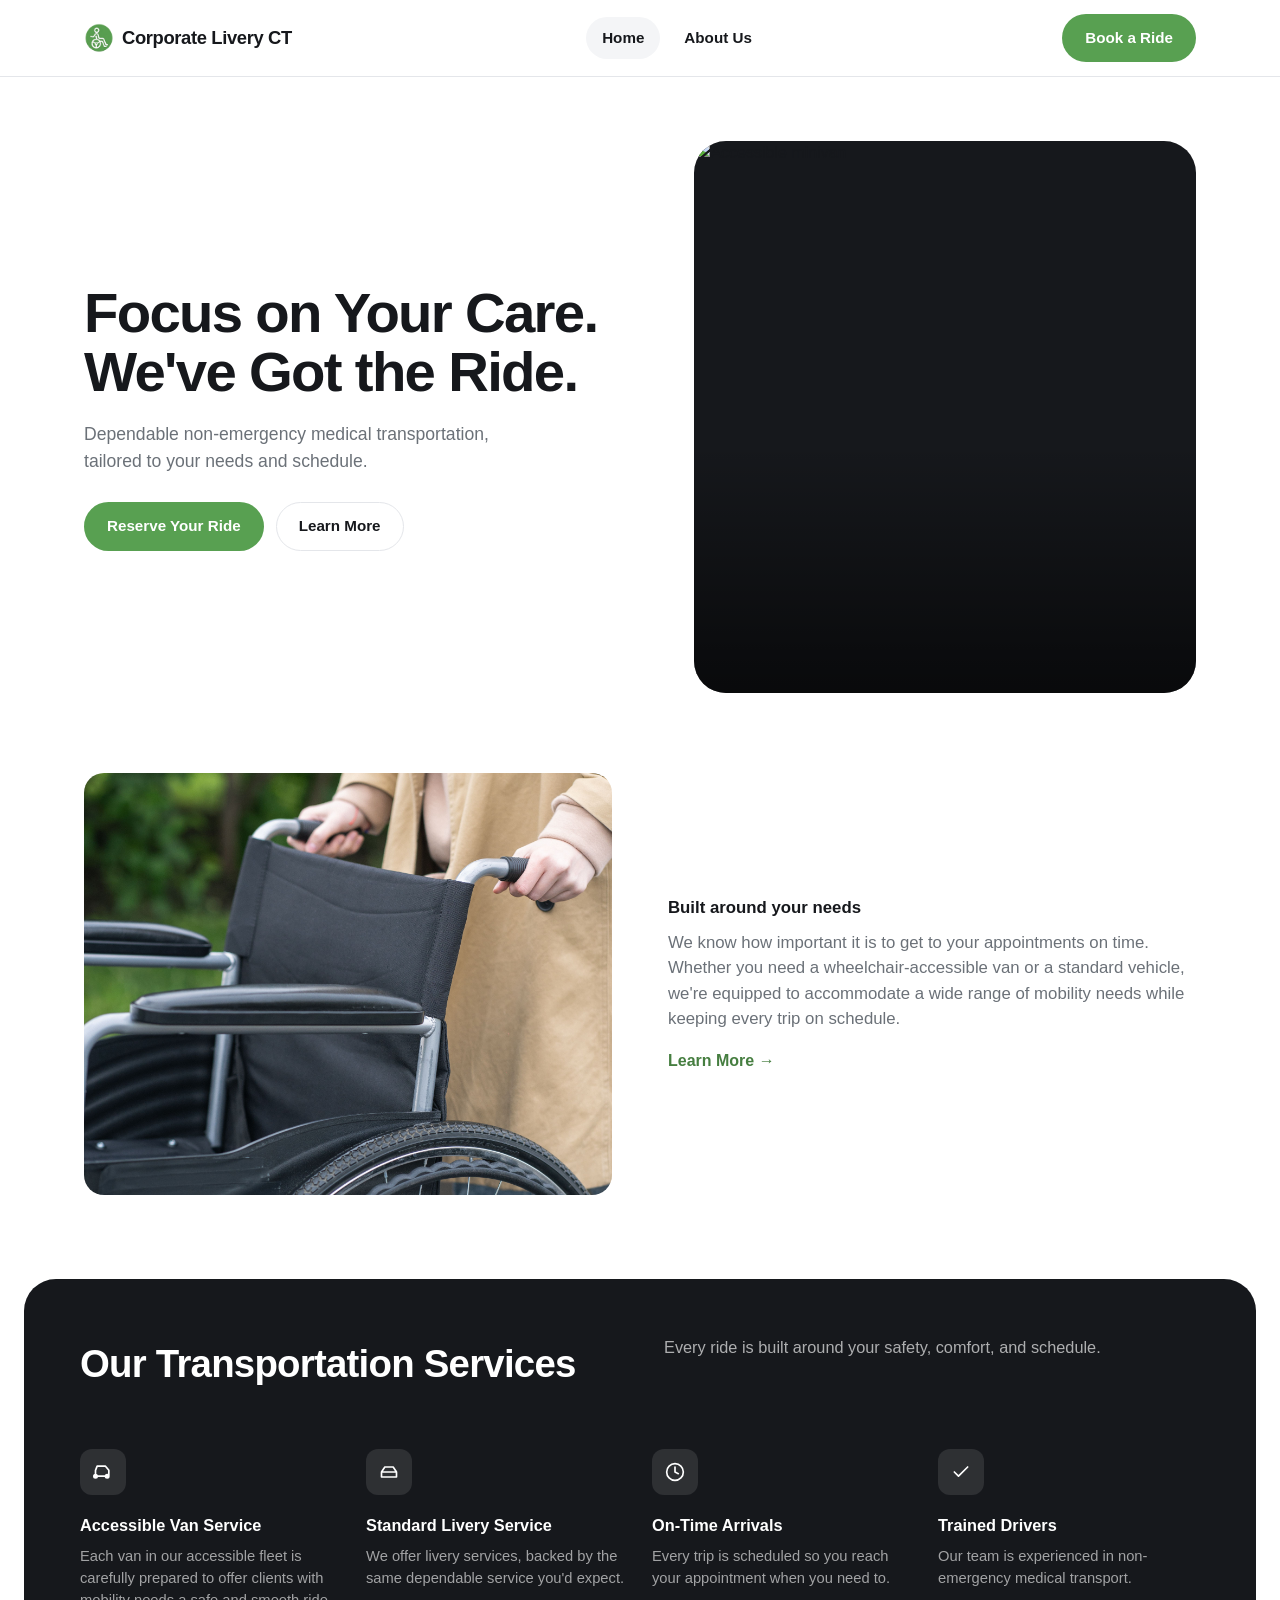
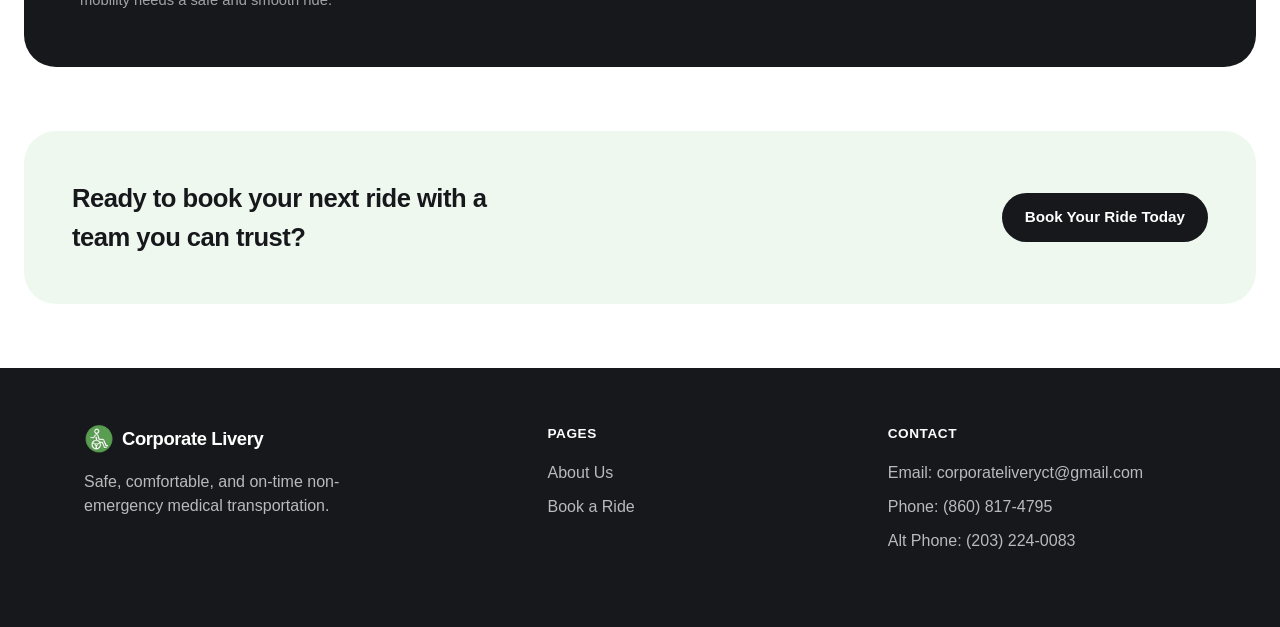
==== commit 87da5f4f: "Wording-Detail editing" ====
--- a/index.html
+++ b/index.html
@@ -6,6 +6,7 @@
 <title>Corporate Livery | Non-Emergency Medical Transportation</title>
 <meta name="description" content="Reliable non-emergency medical transportation in Rocky Hill, CT. Wheelchair accessible vans and standard vehicles. Serving Medicare, Medicaid, and private pay clients since 2017.">
 <link rel="stylesheet" href="styles.css">
+<link rel="icon" type="image/png" href="images/CorporateLogo.png">
 </head>
 <body>
 <a class="skip-link" href="#main">Skip to Content</a>
@@ -14,9 +15,9 @@
   <div class="wrap">
     <a href="index.html" class="logo">
       <span class="logo-mark">
-        <svg width="16" height="16" viewBox="0 0 24 24" fill="none" stroke="#fff" stroke-width="2" stroke-linecap="round" stroke-linejoin="round"><circle cx="12" cy="12" r="9"/><circle cx="12" cy="12" r="2.6"/><path d="M12 3v6.4M5 16.2l4.8-2.8M19 16.2l-4.8-2.8"/></svg>
+        <img src="images/CorporateLogo.png" alt="Corporate Livery logo">
       </span>
-      Corporate Livery
+      Corporate Livery CT
     </a>
     <nav class="main-nav" aria-label="Primary">
       <a href="index.html" class="active">Home</a>
@@ -34,30 +35,27 @@
   <section class="hero">
     <div class="wrap">
       <div>
-        <h1>Reliable Medical Transportation, Anytime You Need</h1>
-        <p class="lede">Safe, comfortable, and on time. Your trusted partner in non-emergency medical journeys.</p>
+        <h1>Focus on Your Care. We've Got the Ride.</h1>
+        <p class="lede">Dependable non-emergency medical transportation, tailored to your needs and schedule.</p>
         <div class="hero-ctas">
-          <a href="book-a-ride.html" class="btn btn-primary">Book Your Ride Today</a>
+          <a href="book-a-ride.html" class="btn btn-primary">Reserve Your Ride</a>
           <a href="about-us.html" class="btn btn-outline">Learn More</a>
         </div>
       </div>
       <div class="hero-visual">
-        <img src="Images/minivan.jpeg" alt="Corporate Livery vehicle" class="hero-visual-photo">
+        <img src="Images/minivan.jpeg" alt="Accessible minivan" class="hero-visual-photo">
       </div>
     </div>
   </section>
 
   <section class="intro">
     <div class="wrap">
-      <div class="img-placeholder" aria-hidden="true">
-        <span class="icon">
-          <svg width="20" height="20" viewBox="0 0 24 24" fill="none" stroke="#2F6FE0" stroke-width="2" stroke-linecap="round" stroke-linejoin="round"><rect x="3" y="3" width="18" height="18" rx="2"/><circle cx="8.5" cy="8.5" r="1.5"/><path d="M21 15l-5-5L5 21"/></svg>
-        </span>
-        <span>Add a fleet or team photo here</span>
+      <div class="intro-photo">
+        <img src="images/Intro-photo.jpg" alt="Accessible minivan">
       </div>
       <div>
-        <p class="kicker">Service beyond transportation. Discover our story.</p>
-        <p>At Corporate Livery, we've been dedicated to providing dependable non-emergency medical transportation since 2017. Our growing fleet, including specialized wheelchair-accessible vans and standard vehicles, ensures that every client reaches their destination safely and on time. We're not just a service; we're a promise to make your travel comfortable and stress-free.</p>
+        <p class="kicker">Built around your needs</p>
+        <p>We know how important it is to get to your appointments on time. Whether you need a wheelchair-accessible van or a standard vehicle, we're equipped to accommodate a wide range of mobility needs while keeping every trip on schedule.</p>
         <a href="about-us.html" class="intro-link">Learn More →</a>
       </div>
     </div>
@@ -67,36 +65,35 @@
     <div class="wrap">
       <div class="features-top">
         <h2>Our Transportation Services</h2>
-        <p>From wheelchair-accessible vans to standard livery vehicles, every ride is built around your safety, comfort, and schedule.</p>
+        <p>Every ride is built around your safety, comfort, and schedule.</p>
       </div>
       <div class="feature-grid">
         <div class="feature-card">
           <div class="icon">
-            <svg width="20" height="20" viewBox="0 0 24 24" fill="none" stroke="#fff" stroke-width="2" stroke-linecap="round" stroke-linejoin="round"><circle cx="12" cy="17" r="4"/><path d="M12 13V4M8 4h8M8 8h6"/></svg>
-          </div>
-          <h3>Wheelchair Accessible Transportation</h3>
-          <p>Our fully-equipped wheelchair-accessible vans ensure a safe and comfortable journey for those with mobility challenges.</p>
+<svg width="20" height="20" viewBox="0 0 24 24" fill="none" stroke="#fff" stroke-width="2" stroke-linecap="round" stroke-linejoin="round"><path d="M5 17h14M5 17a2 2 0 1 1-4 0 2 2 0 0 1 4 0zM19 17a2 2 0 1 1-4 0 2 2 0 0 1 4 0zM3 17V10l2-5h10l4 5v7"/></svg>          </div>
+          <h3>Accessible Van Service</h3>
+          <p>Each van in our accessible fleet is carefully prepared to offer clients with mobility needs a safe and smooth ride.</p>
         </div>
         <div class="feature-card">
           <div class="icon">
             <svg width="20" height="20" viewBox="0 0 24 24" fill="none" stroke="#fff" stroke-width="2" stroke-linecap="round" stroke-linejoin="round"><path d="M3 12h18M3 12l4-6h10l4 6M3 12v6h18v-6"/></svg>
           </div>
-          <h3>Livery Transportation</h3>
-          <p>Reliable and timely livery services.</p>
+          <h3>Standard Livery Service</h3>
+          <p>We offer livery services, backed by the same dependable service you'd expect.</p>
         </div>
         <div class="feature-card">
           <div class="icon">
             <svg width="20" height="20" viewBox="0 0 24 24" fill="none" stroke="#fff" stroke-width="2" stroke-linecap="round" stroke-linejoin="round"><circle cx="12" cy="12" r="10"/><path d="M12 6v6l4 2"/></svg>
           </div>
           <h3>On-Time Arrivals</h3>
-          <p>Every trip is scheduled and tracked so you reach your appointment when you need to.</p>
+          <p>Every trip is scheduled so you reach your appointment when you need to.</p>
         </div>
         <div class="feature-card">
           <div class="icon">
             <svg width="20" height="20" viewBox="0 0 24 24" fill="none" stroke="#fff" stroke-width="2" stroke-linecap="round" stroke-linejoin="round"><path d="M20 6L9 17l-5-5"/></svg>
           </div>
-          <h3>Licensed and Trained Drivers</h3>
-          <p>Our team is licensed, trained, and experienced in non-emergency medical transport.</p>
+          <h3>Trained Drivers</h3>
+          <p>Our team is experienced in non-emergency medical transport.</p>
         </div>
       </div>
     </div>
@@ -115,7 +112,7 @@
       <div>
         <a href="index.html" class="logo">
           <span class="logo-mark">
-            <svg width="16" height="16" viewBox="0 0 24 24" fill="none" stroke="#fff" stroke-width="2" stroke-linecap="round" stroke-linejoin="round"><circle cx="12" cy="12" r="9"/><circle cx="12" cy="12" r="2.6"/><path d="M12 3v6.4M5 16.2l4.8-2.8M19 16.2l-4.8-2.8"/></svg>
+            <img src="images/CorporateLogo.png" alt="Corporate Livery logo">
           </span>
           Corporate Livery
         </a>
@@ -131,14 +128,11 @@
       <div class="footer-col">
         <h4>Contact</h4>
         <ul>
-          <li>175 Capital Blvd 4th Floor,<br>Rocky Hill, CT, 06067</li>
-          <li>Email: info@corporateliveryllc.com</li>
-          <li>Phone: (860) 328-6218</li>
+          <li>Email: corporateliveryct@gmail.com</li>
+          <li>Phone: (860) 817-4795</li>
+          <li>Alt Phone: (203) 224-0083</li>
         </ul>
       </div>
-    </div>
-    <div class="footer-bottom">
-      <span>© <span id="year"></span> Corporate Livery LLC. All rights reserved.</span>
     </div>
   </div>
 </footer>
--- a/styles.css
+++ b/styles.css
@@ -8,9 +8,9 @@
     --line: #E4E6EA;
     --muted: #6B7178;
   
-    --accent: #2F6FE0;
-    --accent-dark: #2457B8;
-    --accent-soft: #EAF1FD;
+    --accent: #58A051;
+    --accent-dark: #467E40;
+    --accent-soft: #eff8ef;
   
     --radius-lg: 32px;
     --radius-md: 20px;
@@ -93,7 +93,6 @@
     width: 30px;
     height: 30px;
     border-radius: 9px;
-    background: var(--ink);
     display: inline-flex;
     align-items: center;
     justify-content: center;
@@ -314,6 +313,18 @@
     font-weight: 700;
     color: var(--accent-dark);
   }
+
+  .intro-photo {
+    border-radius: var(--radius-md);
+    aspect-ratio: 5 / 4;
+    overflow: hidden;
+  }
+  .intro-photo img {
+    width: 100%;
+    height: 100%;
+    object-fit: cover;
+    display: block;
+  }
   
   .stat-row {
     display: grid;
@@ -448,6 +459,7 @@
     letter-spacing: -0.02em;
     margin: 0;
     max-width: 30ch;
+    color: var(--ink);
   }
   
   /* ============================================
@@ -463,10 +475,8 @@
     grid-template-columns: 1.4fr 1fr 1fr;
     gap: 32px;
     padding-bottom: 32px;
-    border-bottom: 1px solid rgba(255, 255, 255, 0.12);
   }
   .footer-top .logo { color: #fff; }
-  .footer-top .logo-mark { background: rgba(255, 255, 255, 0.15); }
   .footer-col h4 {
     color: #fff;
     font-size: 0.85rem;
@@ -538,6 +548,18 @@
     margin: 0 0 12px;
   }
   .about-row .img-placeholder { aspect-ratio: 4 / 3; }
+
+  .about-photo {
+    border-radius: var(--radius-md);
+    aspect-ratio: 4 / 3;
+    overflow: hidden;
+  }
+  .about-photo img {
+    width: 100%;
+    height: 100%;
+    object-fit: cover;
+    display: block;
+  }
   
   /* ============================================
      Book a Ride form
@@ -564,6 +586,7 @@
     font-weight: 600;
     font-size: 0.95rem;
   }
+
   .contact-line .icon {
     width: 38px;
     height: 38px;
@@ -623,6 +646,39 @@
   }
   .form-status.success { color: #157F3B; }
   .form-status.error { color: #C0392B; }
+
+  .form-success {
+    display: none;
+    flex-direction: column;
+    align-items: center;
+    text-align: center;
+    gap: 10px;
+    border: 1px solid var(--line);
+    border-radius: var(--radius-lg);
+    padding: 56px 36px;
+  }
+  .form-success.is-visible {
+    display: flex;
+  }
+  .form-success-icon {
+    width: 56px;
+    height: 56px;
+    border-radius: 50%;
+    background: var(--accent);
+    display: flex;
+    align-items: center;
+    justify-content: center;
+    margin-bottom: 6px;
+  }
+  .form-success h3 {
+    font-size: 1.3rem;
+    margin: 0;
+  }
+  .form-success p {
+    color: var(--muted);
+    max-width: 38ch;
+    margin: 0;
+  }
   
   /* ============================================
      Responsive
@@ -652,4 +708,16 @@
   @media (prefers-reduced-motion: reduce) {
     html { scroll-behavior: auto; }
     .btn:hover { transform: none; }
+  }
+
+  @media (max-width: 860px) {
+    /* existing rules stay as-is, just add these */
+    .intro-photo { order: 2; }
+    .intro .wrap > div:not(.intro-photo) { order: 1; }
+  
+    .hero-visual { aspect-ratio: 16 / 10; }
+    .intro-photo { aspect-ratio: 16 / 10; }
+    .logo { font-size: 1rem; gap: 6px; }
+
+    .site-header .wrap > a.btn-primary { display: none; }
   }
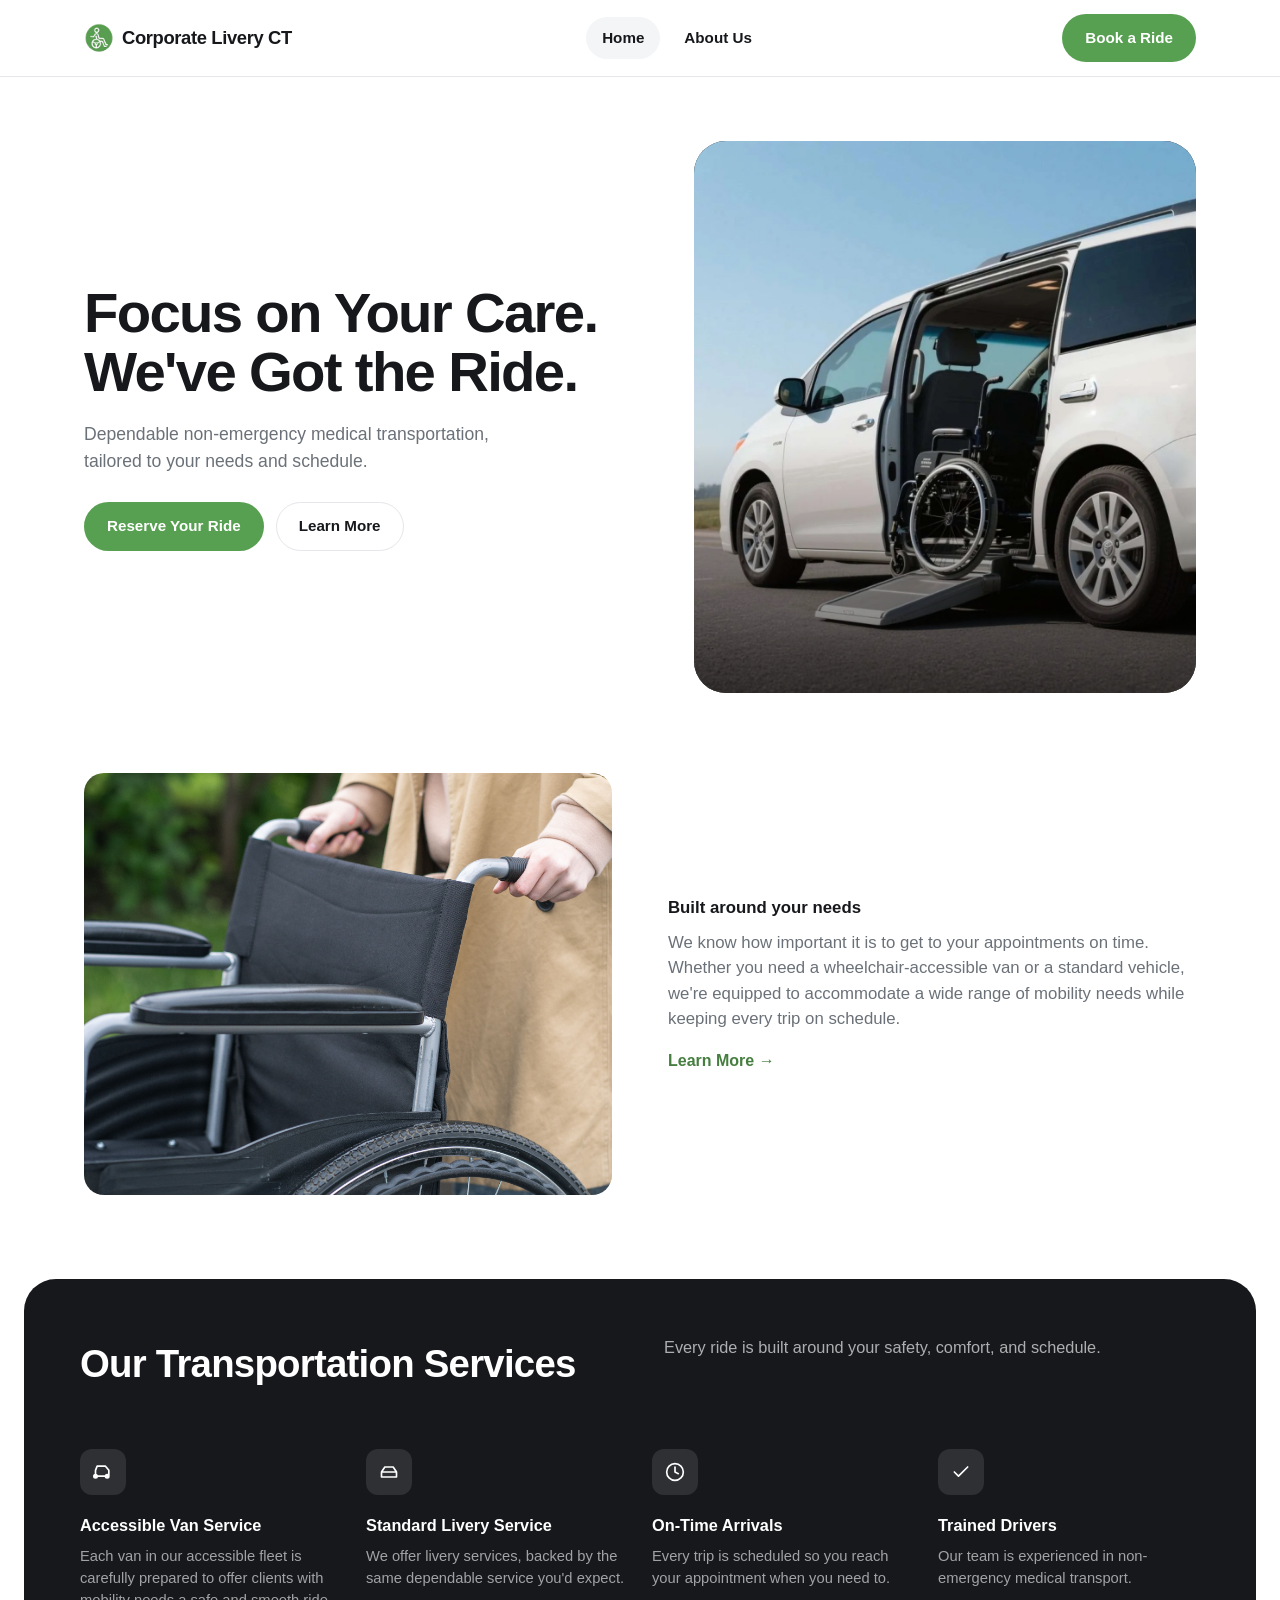
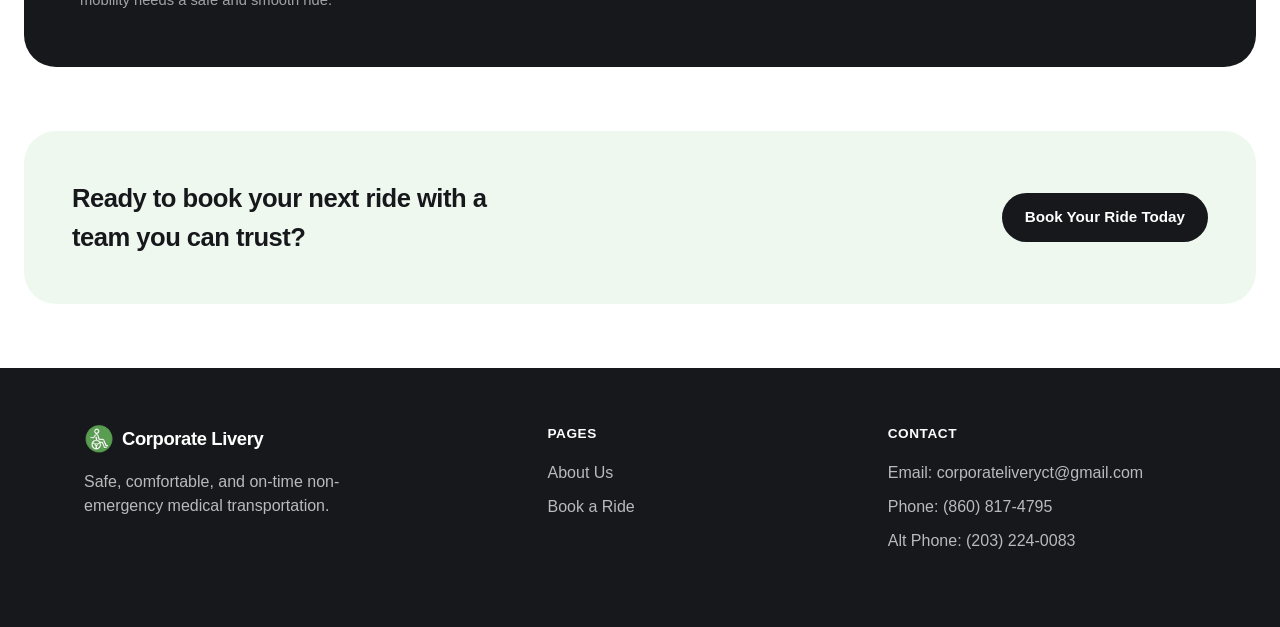
==== commit ef1a868f: "Page routing & mobile formatting" ====
--- a/index.html
+++ b/index.html
@@ -5,25 +5,26 @@
 <meta name="viewport" content="width=device-width, initial-scale=1.0">
 <title>Corporate Livery | Non-Emergency Medical Transportation</title>
 <meta name="description" content="Reliable non-emergency medical transportation in Rocky Hill, CT. Wheelchair accessible vans and standard vehicles. Serving Medicare, Medicaid, and private pay clients since 2017.">
-<link rel="stylesheet" href="styles.css">
-<link rel="icon" type="image/png" href="images/CorporateLogo.png">
+<link rel="stylesheet" href="/styles.css">
+<link rel="icon" type="image/png" href="/images/CorporateLogo.png">
 </head>
 <body>
 <a class="skip-link" href="#main">Skip to Content</a>
 
 <header class="site-header">
   <div class="wrap">
-    <a href="index.html" class="logo">
+    <a href="/" class="logo">
       <span class="logo-mark">
-        <img src="images/CorporateLogo.png" alt="Corporate Livery logo">
+        <img src="/images/CorporateLogo.png" alt="Corporate Livery logo">
       </span>
       Corporate Livery CT
     </a>
     <nav class="main-nav" aria-label="Primary">
-      <a href="index.html" class="active">Home</a>
-      <a href="about-us.html">About Us</a>
+      <a href="/" class="active">Home</a>
+      <a href="/about-us">About Us</a>
+      <a href="/book-a-ride" class="nav-book-link">Book a Ride</a>
     </nav>
-    <a href="book-a-ride.html" class="btn btn-primary">Book a Ride</a>
+    <a href="/book-a-ride" class="btn btn-primary">Book a Ride</a>
     <button class="nav-toggle" aria-label="Open menu" aria-expanded="false" id="navToggle">
       <span></span><span></span><span></span>
     </button>
@@ -38,12 +39,12 @@
         <h1>Focus on Your Care. We've Got the Ride.</h1>
         <p class="lede">Dependable non-emergency medical transportation, tailored to your needs and schedule.</p>
         <div class="hero-ctas">
-          <a href="book-a-ride.html" class="btn btn-primary">Reserve Your Ride</a>
-          <a href="about-us.html" class="btn btn-outline">Learn More</a>
+          <a href="/book-a-ride" class="btn btn-primary">Reserve Your Ride</a>
+          <a href="/about-us" class="btn btn-outline">Learn More</a>
         </div>
       </div>
       <div class="hero-visual">
-        <img src="Images/minivan.jpeg" alt="Accessible minivan" class="hero-visual-photo">
+        <img src="/images/minivan.jpeg" alt="Accessible minivan" class="hero-visual-photo">
       </div>
     </div>
   </section>
@@ -51,12 +52,12 @@
   <section class="intro">
     <div class="wrap">
       <div class="intro-photo">
-        <img src="images/Intro-photo.jpg" alt="Accessible minivan">
+        <img src="/images/Intro-photo.jpg" alt="Accessible minivan">
       </div>
       <div>
         <p class="kicker">Built around your needs</p>
         <p>We know how important it is to get to your appointments on time. Whether you need a wheelchair-accessible van or a standard vehicle, we're equipped to accommodate a wide range of mobility needs while keeping every trip on schedule.</p>
-        <a href="about-us.html" class="intro-link">Learn More →</a>
+        <a href="/about-us" class="intro-link">Learn More →</a>
       </div>
     </div>
   </section>
@@ -101,7 +102,7 @@
 
   <section class="cta-banner">
     <h2>Ready to book your next ride with a team you can trust?</h2>
-    <a href="book-a-ride.html" class="btn btn-dark">Book Your Ride Today</a>
+    <a href="/book-a-ride" class="btn btn-dark">Book Your Ride Today</a>
   </section>
 
 </main>
@@ -110,9 +111,9 @@
   <div class="wrap">
     <div class="footer-top">
       <div>
-        <a href="index.html" class="logo">
+        <a href="/" class="logo">
           <span class="logo-mark">
-            <img src="images/CorporateLogo.png" alt="Corporate Livery logo">
+            <img src="/images/CorporateLogo.png" alt="Corporate Livery logo">
           </span>
           Corporate Livery
         </a>
@@ -121,8 +122,8 @@
       <div class="footer-col">
         <h4>Pages</h4>
         <ul>
-          <li><a href="about-us.html">About Us</a></li>
-          <li><a href="book-a-ride.html">Book a Ride</a></li>
+          <li><a href="/about-us">About Us</a></li>
+          <li><a href="/book-a-ride">Book a Ride</a></li>
         </ul>
       </div>
       <div class="footer-col">
@@ -137,6 +138,6 @@
   </div>
 </footer>
 
-<script src="script.js"></script>
+<script src="/script.js"></script>
 </body>
 </html>
--- a/styles.css
+++ b/styles.css
@@ -112,6 +112,8 @@
   }
   .main-nav a:hover { background: var(--mist); }
   .main-nav a.active { background: var(--mist); }
+
+  .nav-book-link { display: none; }
   
   .btn {
     display: inline-flex;
@@ -703,15 +705,7 @@
     .features { margin: 40px 16px; padding: 36px 24px; }
     .cta-banner { margin: 16px 16px 48px; padding: 36px 24px; flex-direction: column; align-items: flex-start; }
     .form-row { grid-template-columns: 1fr; }
-  }
-  
-  @media (prefers-reduced-motion: reduce) {
-    html { scroll-behavior: auto; }
-    .btn:hover { transform: none; }
-  }
 
-  @media (max-width: 860px) {
-    /* existing rules stay as-is, just add these */
     .intro-photo { order: 2; }
     .intro .wrap > div:not(.intro-photo) { order: 1; }
   
@@ -719,5 +713,11 @@
     .intro-photo { aspect-ratio: 16 / 10; }
     .logo { font-size: 1rem; gap: 6px; }
 
+    .nav-book-link { display: block; }
     .site-header .wrap > a.btn-primary { display: none; }
+  }
+  
+  @media (prefers-reduced-motion: reduce) {
+    html { scroll-behavior: auto; }
+    .btn:hover { transform: none; }
   }
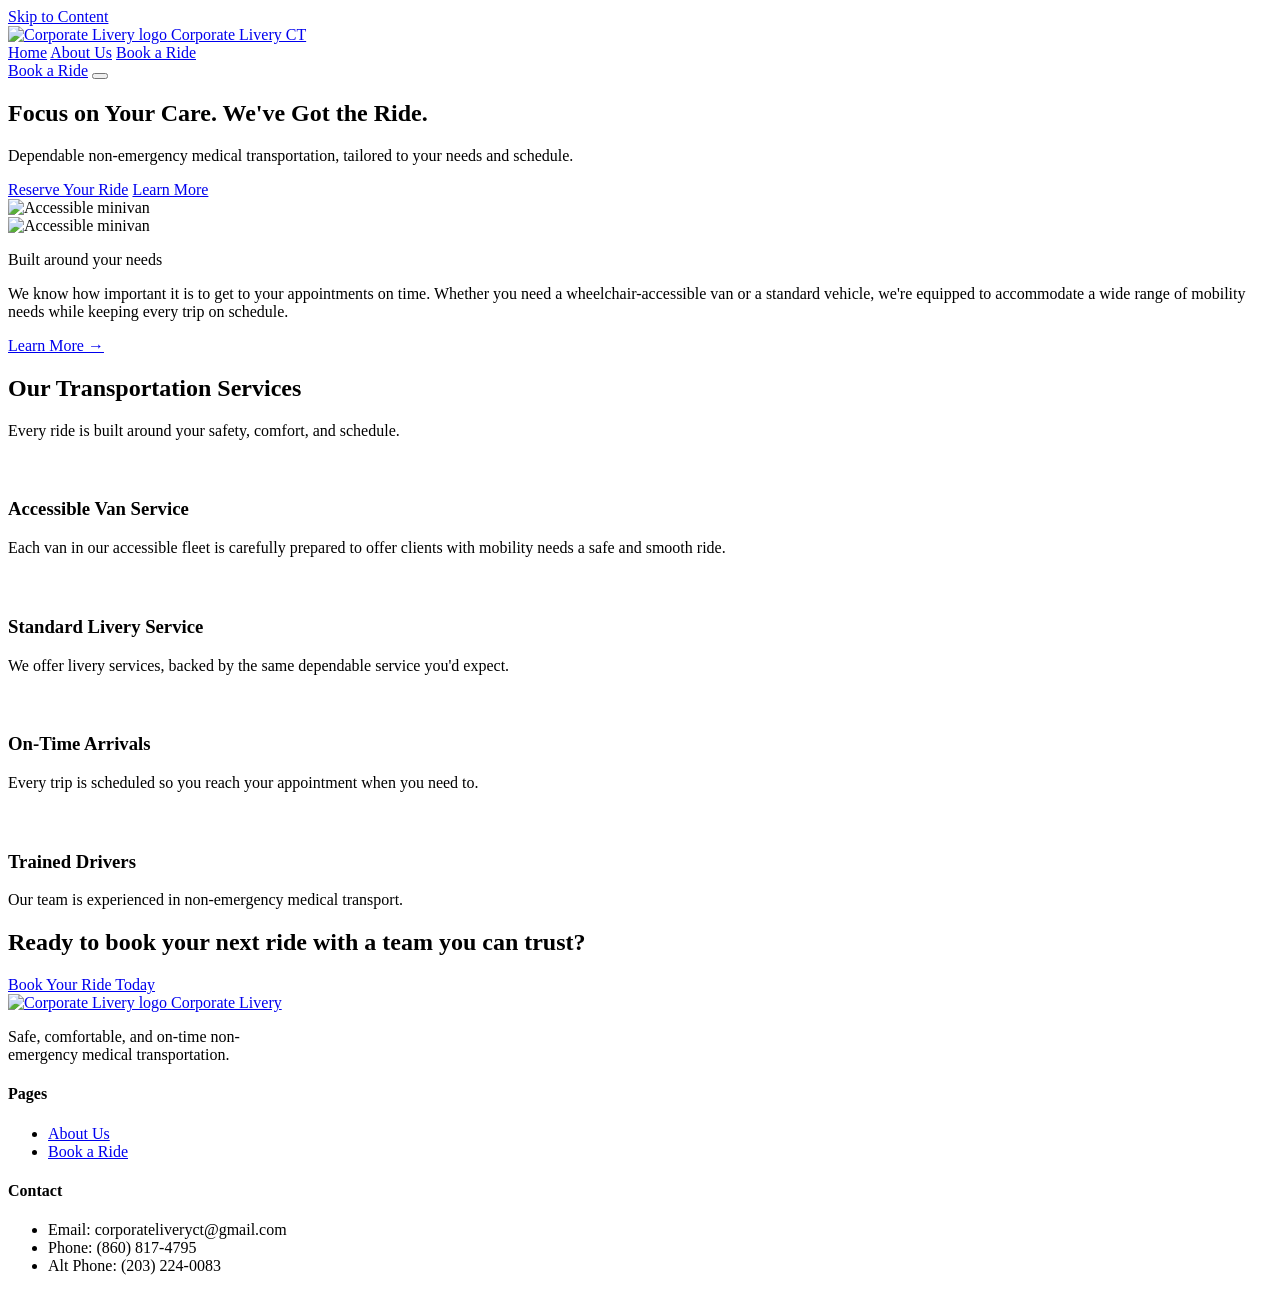
==== commit 07f76526: "routing for github.io" ====
--- a/index.html
+++ b/index.html
@@ -5,26 +5,26 @@
 <meta name="viewport" content="width=device-width, initial-scale=1.0">
 <title>Corporate Livery | Non-Emergency Medical Transportation</title>
 <meta name="description" content="Reliable non-emergency medical transportation in Rocky Hill, CT. Wheelchair accessible vans and standard vehicles. Serving Medicare, Medicaid, and private pay clients since 2017.">
-<link rel="stylesheet" href="/styles.css">
-<link rel="icon" type="image/png" href="/images/CorporateLogo.png">
+<link rel="stylesheet" href="/corporateliveryct/styles.css">
+<link rel="icon" type="image/png" href="/corporateliveryct/images/CorporateLogo.png">
 </head>
 <body>
 <a class="skip-link" href="#main">Skip to Content</a>
 
 <header class="site-header">
   <div class="wrap">
-    <a href="/" class="logo">
+    <a href="/corporateliveryct/" class="logo">
       <span class="logo-mark">
-        <img src="/images/CorporateLogo.png" alt="Corporate Livery logo">
+        <img src="/corporateliveryct/images/CorporateLogo.png" alt="Corporate Livery logo">
       </span>
       Corporate Livery CT
     </a>
     <nav class="main-nav" aria-label="Primary">
-      <a href="/" class="active">Home</a>
-      <a href="/about-us">About Us</a>
-      <a href="/book-a-ride" class="nav-book-link">Book a Ride</a>
+      <a href="/corporateliveryct/" class="active">Home</a>
+      <a href="/corporateliveryct/about-us">About Us</a>
+      <a href="/corporateliveryct/book-a-ride" class="nav-book-link">Book a Ride</a>
     </nav>
-    <a href="/book-a-ride" class="btn btn-primary">Book a Ride</a>
+    <a href="/corporateliveryct/book-a-ride" class="btn btn-primary">Book a Ride</a>
     <button class="nav-toggle" aria-label="Open menu" aria-expanded="false" id="navToggle">
       <span></span><span></span><span></span>
     </button>
@@ -39,12 +39,12 @@
         <h1>Focus on Your Care. We've Got the Ride.</h1>
         <p class="lede">Dependable non-emergency medical transportation, tailored to your needs and schedule.</p>
         <div class="hero-ctas">
-          <a href="/book-a-ride" class="btn btn-primary">Reserve Your Ride</a>
-          <a href="/about-us" class="btn btn-outline">Learn More</a>
+          <a href="/corporateliveryct/book-a-ride" class="btn btn-primary">Reserve Your Ride</a>
+          <a href="/corporateliveryct/about-us" class="btn btn-outline">Learn More</a>
         </div>
       </div>
       <div class="hero-visual">
-        <img src="/images/minivan.jpeg" alt="Accessible minivan" class="hero-visual-photo">
+        <img src="/corporateliveryct/images/minivan.jpeg" alt="Accessible minivan" class="hero-visual-photo">
       </div>
     </div>
   </section>
@@ -52,12 +52,12 @@
   <section class="intro">
     <div class="wrap">
       <div class="intro-photo">
-        <img src="/images/Intro-photo.jpg" alt="Accessible minivan">
+        <img src="/corporateliveryct/images/Intro-photo.jpg" alt="Accessible minivan">
       </div>
       <div>
         <p class="kicker">Built around your needs</p>
         <p>We know how important it is to get to your appointments on time. Whether you need a wheelchair-accessible van or a standard vehicle, we're equipped to accommodate a wide range of mobility needs while keeping every trip on schedule.</p>
-        <a href="/about-us" class="intro-link">Learn More →</a>
+        <a href="/corporateliveryct/about-us" class="intro-link">Learn More →</a>
       </div>
     </div>
   </section>
@@ -102,7 +102,7 @@
 
   <section class="cta-banner">
     <h2>Ready to book your next ride with a team you can trust?</h2>
-    <a href="/book-a-ride" class="btn btn-dark">Book Your Ride Today</a>
+    <a href="/corporateliveryct/book-a-ride" class="btn btn-dark">Book Your Ride Today</a>
   </section>
 
 </main>
@@ -111,9 +111,9 @@
   <div class="wrap">
     <div class="footer-top">
       <div>
-        <a href="/" class="logo">
+        <a href="/corporateliveryct/" class="logo">
           <span class="logo-mark">
-            <img src="/images/CorporateLogo.png" alt="Corporate Livery logo">
+            <img src="/corporateliveryct/images/CorporateLogo.png" alt="Corporate Livery logo">
           </span>
           Corporate Livery
         </a>
@@ -122,8 +122,8 @@
       <div class="footer-col">
         <h4>Pages</h4>
         <ul>
-          <li><a href="/about-us">About Us</a></li>
-          <li><a href="/book-a-ride">Book a Ride</a></li>
+          <li><a href="/corporateliveryct/about-us">About Us</a></li>
+          <li><a href="/corporateliveryct/book-a-ride">Book a Ride</a></li>
         </ul>
       </div>
       <div class="footer-col">
@@ -138,6 +138,6 @@
   </div>
 </footer>
 
-<script src="/script.js"></script>
+<script src="/corporateliveryct/script.js"></script>
 </body>
 </html>
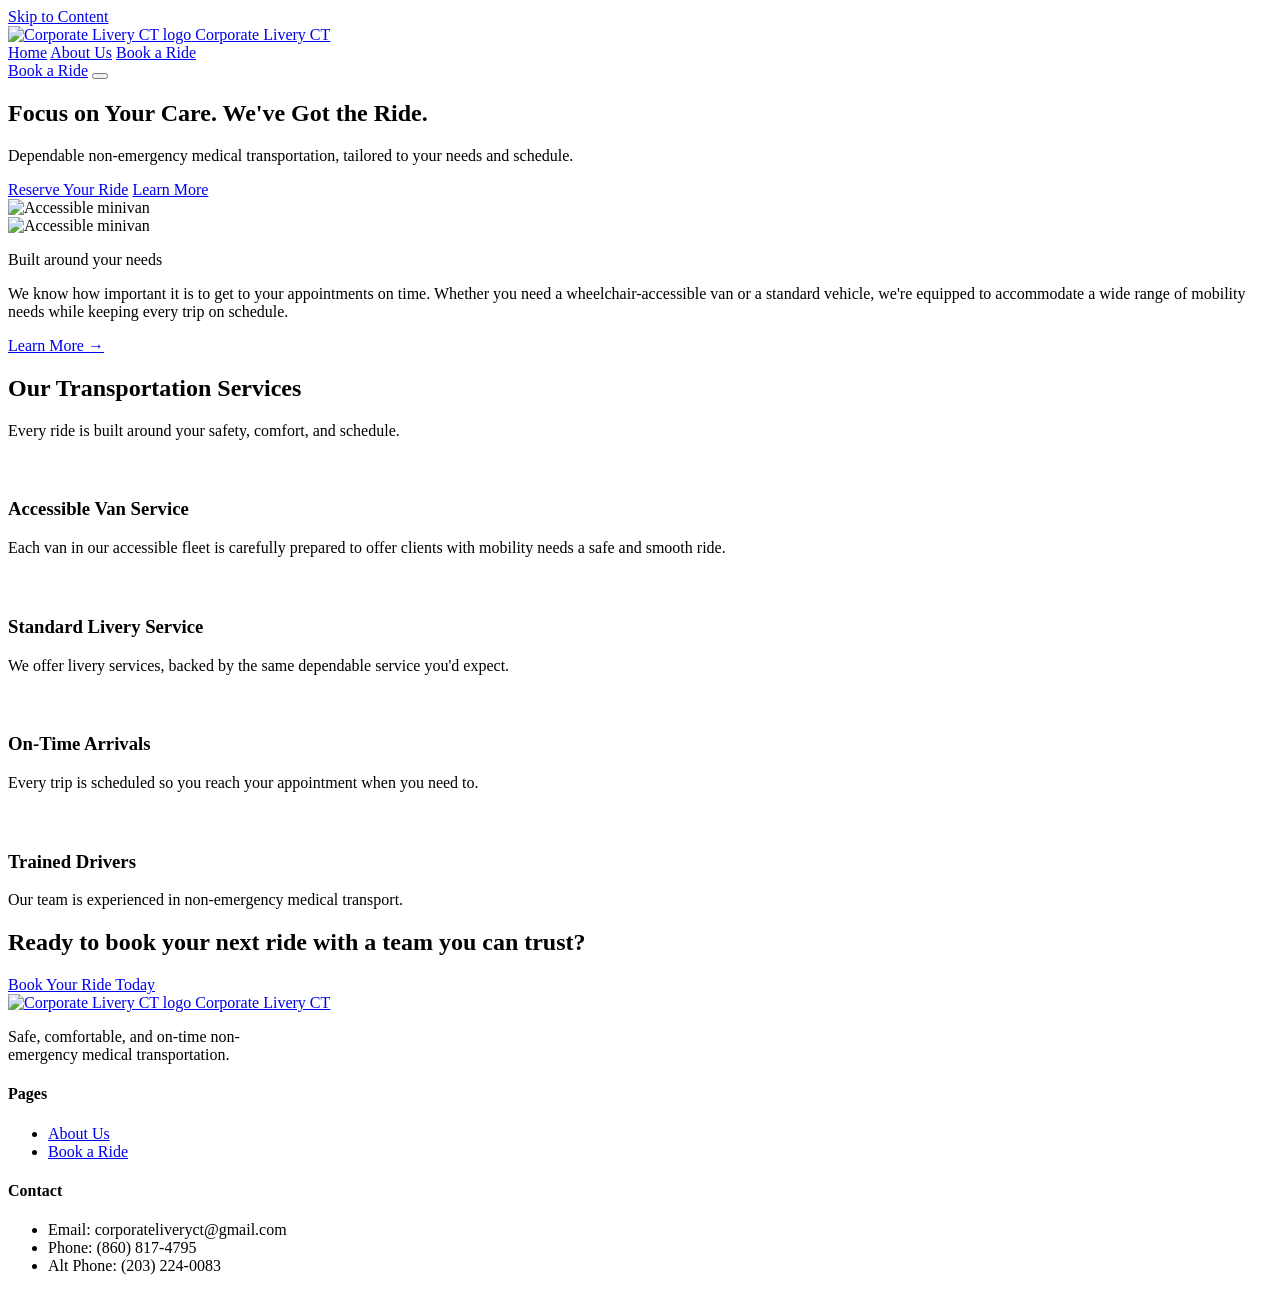
==== commit a9b6af51: "Company name" ====
--- a/index.html
+++ b/index.html
@@ -3,8 +3,8 @@
 <head>
 <meta charset="UTF-8">
 <meta name="viewport" content="width=device-width, initial-scale=1.0">
-<title>Corporate Livery | Non-Emergency Medical Transportation</title>
-<meta name="description" content="Reliable non-emergency medical transportation in Rocky Hill, CT. Wheelchair accessible vans and standard vehicles. Serving Medicare, Medicaid, and private pay clients since 2017.">
+<title>Corporate Livery CT | Non-Emergency Medical Transportation</title>
+<meta name="description" content="Non-emergency medical transportation with wheelchair-accessible vans. Serving Medicare, Medicaid, and private-pay clients with on-time, dependable rides.">
 <link rel="stylesheet" href="/corporateliveryct/styles.css">
 <link rel="icon" type="image/png" href="/corporateliveryct/images/CorporateLogo.png">
 </head>
@@ -15,7 +15,7 @@
   <div class="wrap">
     <a href="/corporateliveryct/" class="logo">
       <span class="logo-mark">
-        <img src="/corporateliveryct/images/CorporateLogo.png" alt="Corporate Livery logo">
+        <img src="/corporateliveryct/images/CorporateLogo.png" alt="Corporate Livery CT logo">
       </span>
       Corporate Livery CT
     </a>
@@ -113,9 +113,9 @@
       <div>
         <a href="/corporateliveryct/" class="logo">
           <span class="logo-mark">
-            <img src="/corporateliveryct/images/CorporateLogo.png" alt="Corporate Livery logo">
+            <img src="/corporateliveryct/images/CorporateLogo.png" alt="Corporate Livery CT logo">
           </span>
-          Corporate Livery
+          Corporate Livery CT
         </a>
         <p style="max-width: 34ch; margin-top: 16px;">Safe, comfortable, and on-time non-emergency medical transportation.</p>
       </div>
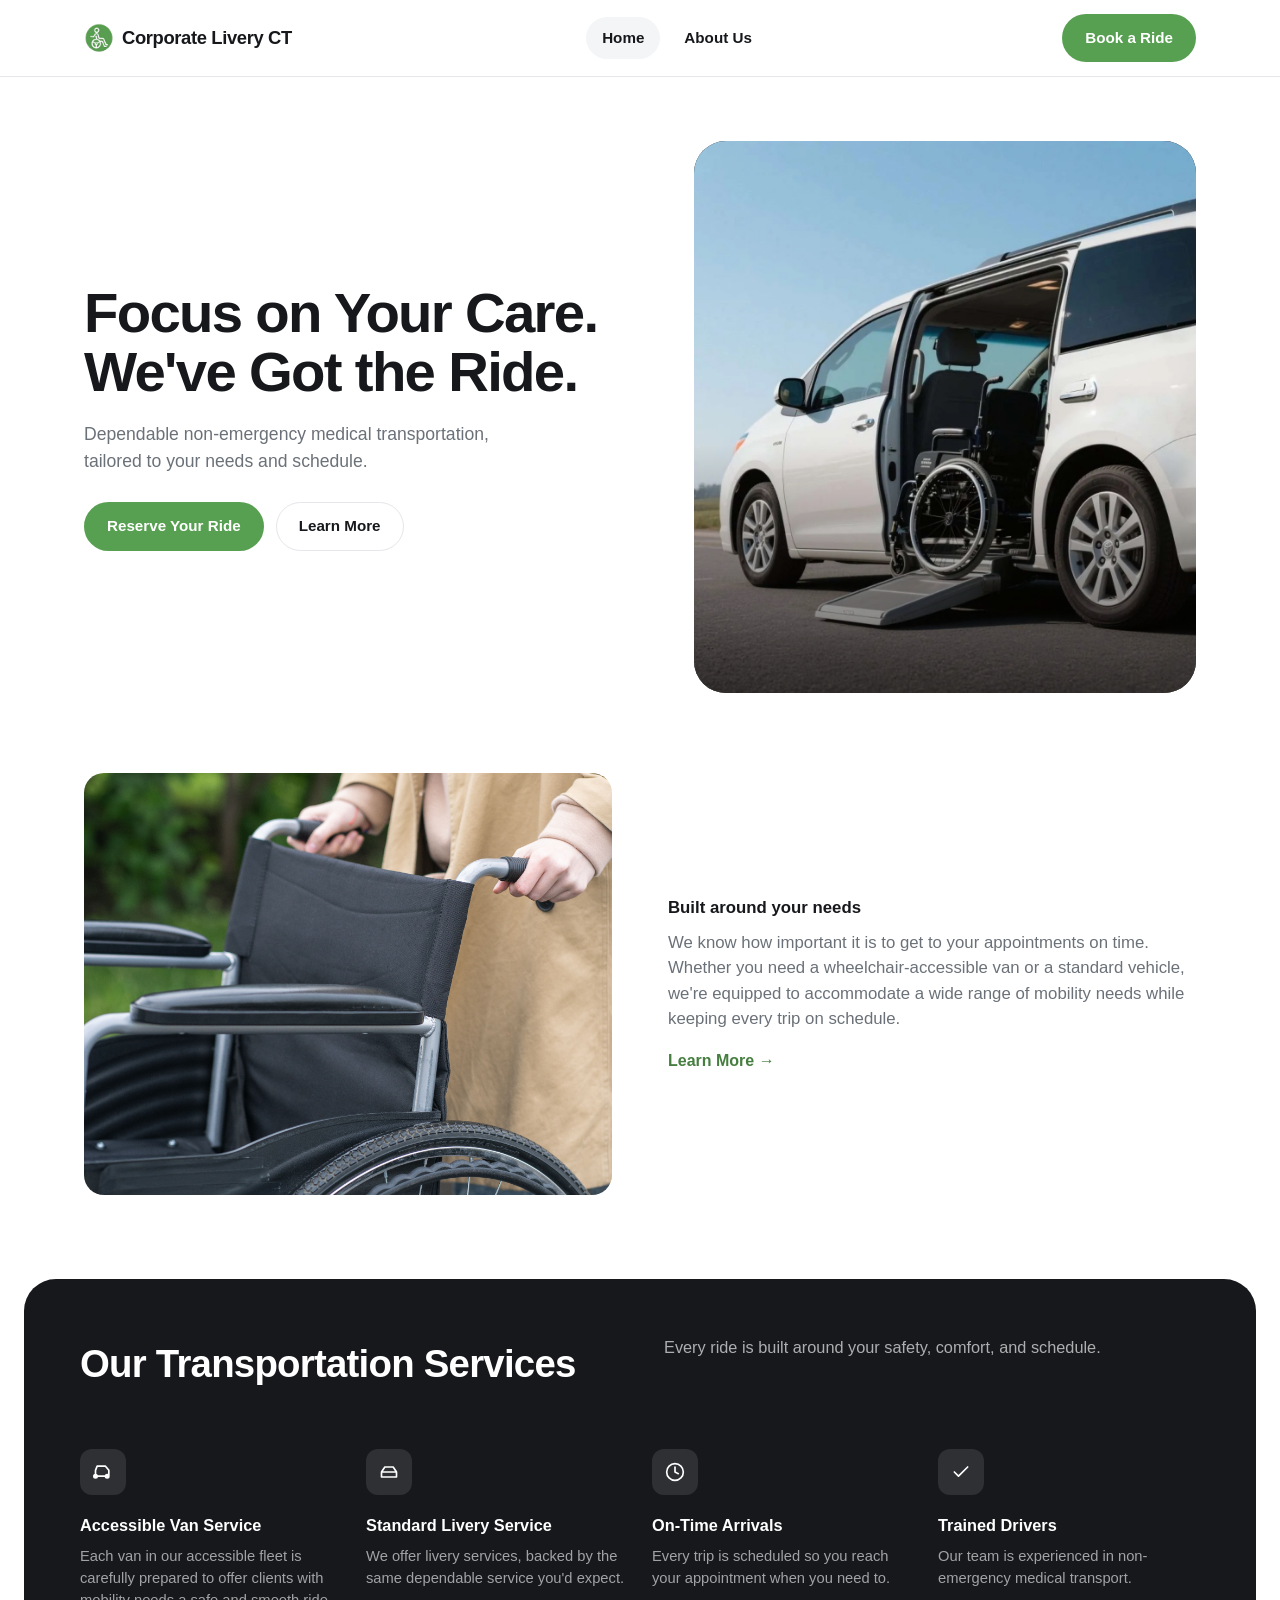
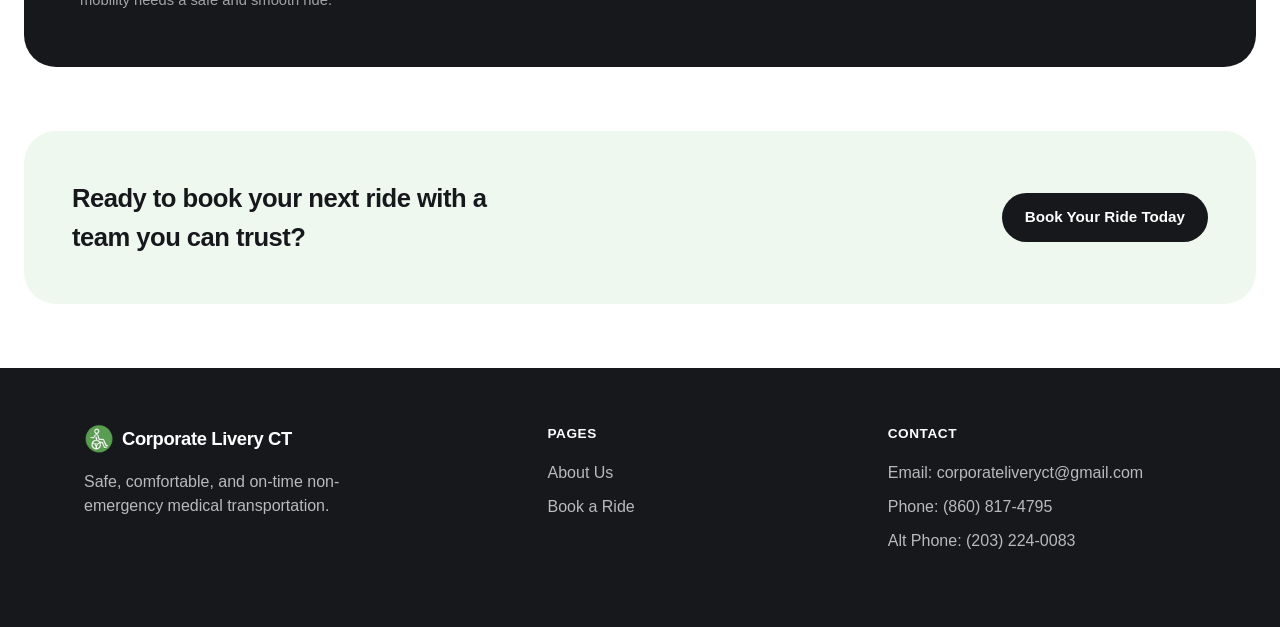
==== commit 35abfc3f: "external-routing" ====
--- a/index.html
+++ b/index.html
@@ -5,26 +5,26 @@
 <meta name="viewport" content="width=device-width, initial-scale=1.0">
 <title>Corporate Livery CT | Non-Emergency Medical Transportation</title>
 <meta name="description" content="Non-emergency medical transportation with wheelchair-accessible vans. Serving Medicare, Medicaid, and private-pay clients with on-time, dependable rides.">
-<link rel="stylesheet" href="/corporateliveryct/styles.css">
-<link rel="icon" type="image/png" href="/corporateliveryct/images/CorporateLogo.png">
+<link rel="stylesheet" href="/styles.css">
+<link rel="icon" type="image/png" href="/images/CorporateLogo.png">
 </head>
 <body>
 <a class="skip-link" href="#main">Skip to Content</a>
 
 <header class="site-header">
   <div class="wrap">
-    <a href="/corporateliveryct/" class="logo">
+    <a href="/" class="logo">
       <span class="logo-mark">
-        <img src="/corporateliveryct/images/CorporateLogo.png" alt="Corporate Livery CT logo">
+        <img src="/images/CorporateLogo.png" alt="Corporate Livery CT logo">
       </span>
       Corporate Livery CT
     </a>
     <nav class="main-nav" aria-label="Primary">
-      <a href="/corporateliveryct/" class="active">Home</a>
-      <a href="/corporateliveryct/about-us">About Us</a>
-      <a href="/corporateliveryct/book-a-ride" class="nav-book-link">Book a Ride</a>
+      <a href="/" class="active">Home</a>
+      <a href="/about-us">About Us</a>
+      <a href="/book-a-ride" class="nav-book-link">Book a Ride</a>
     </nav>
-    <a href="/corporateliveryct/book-a-ride" class="btn btn-primary">Book a Ride</a>
+    <a href="/book-a-ride" class="btn btn-primary">Book a Ride</a>
     <button class="nav-toggle" aria-label="Open menu" aria-expanded="false" id="navToggle">
       <span></span><span></span><span></span>
     </button>
@@ -39,12 +39,12 @@
         <h1>Focus on Your Care. We've Got the Ride.</h1>
         <p class="lede">Dependable non-emergency medical transportation, tailored to your needs and schedule.</p>
         <div class="hero-ctas">
-          <a href="/corporateliveryct/book-a-ride" class="btn btn-primary">Reserve Your Ride</a>
-          <a href="/corporateliveryct/about-us" class="btn btn-outline">Learn More</a>
+          <a href="/book-a-ride" class="btn btn-primary">Reserve Your Ride</a>
+          <a href="/about-us" class="btn btn-outline">Learn More</a>
         </div>
       </div>
       <div class="hero-visual">
-        <img src="/corporateliveryct/images/minivan.jpeg" alt="Accessible minivan" class="hero-visual-photo">
+        <img src="/images/minivan.jpeg" alt="Accessible minivan" class="hero-visual-photo">
       </div>
     </div>
   </section>
@@ -52,12 +52,12 @@
   <section class="intro">
     <div class="wrap">
       <div class="intro-photo">
-        <img src="/corporateliveryct/images/Intro-photo.jpg" alt="Accessible minivan">
+        <img src="/images/Intro-photo.jpg" alt="Accessible minivan">
       </div>
       <div>
         <p class="kicker">Built around your needs</p>
         <p>We know how important it is to get to your appointments on time. Whether you need a wheelchair-accessible van or a standard vehicle, we're equipped to accommodate a wide range of mobility needs while keeping every trip on schedule.</p>
-        <a href="/corporateliveryct/about-us" class="intro-link">Learn More →</a>
+        <a href="/about-us" class="intro-link">Learn More →</a>
       </div>
     </div>
   </section>
@@ -102,7 +102,7 @@
 
   <section class="cta-banner">
     <h2>Ready to book your next ride with a team you can trust?</h2>
-    <a href="/corporateliveryct/book-a-ride" class="btn btn-dark">Book Your Ride Today</a>
+    <a href="/book-a-ride" class="btn btn-dark">Book Your Ride Today</a>
   </section>
 
 </main>
@@ -111,9 +111,9 @@
   <div class="wrap">
     <div class="footer-top">
       <div>
-        <a href="/corporateliveryct/" class="logo">
+        <a href="/" class="logo">
           <span class="logo-mark">
-            <img src="/corporateliveryct/images/CorporateLogo.png" alt="Corporate Livery CT logo">
+            <img src="/images/CorporateLogo.png" alt="Corporate Livery CT logo">
           </span>
           Corporate Livery CT
         </a>
@@ -122,8 +122,8 @@
       <div class="footer-col">
         <h4>Pages</h4>
         <ul>
-          <li><a href="/corporateliveryct/about-us">About Us</a></li>
-          <li><a href="/corporateliveryct/book-a-ride">Book a Ride</a></li>
+          <li><a href="/about-us">About Us</a></li>
+          <li><a href="/book-a-ride">Book a Ride</a></li>
         </ul>
       </div>
       <div class="footer-col">
@@ -138,6 +138,7 @@
   </div>
 </footer>
 
-<script src="/corporateliveryct/script.js"></script>
+<script src="/script.js"></script>
+
 </body>
 </html>
--- a/styles.css
+++ b/styles.css
@@ -0,0 +1,723 @@
+/* ============================================
+   Corporate Livery — Design Tokens
+   ============================================ */
+   :root {
+    --ink: #16181C;
+    --paper: #FFFFFF;
+    --mist: #F4F5F7;
+    --line: #E4E6EA;
+    --muted: #6B7178;
+  
+    --accent: #58A051;
+    --accent-dark: #467E40;
+    --accent-soft: #eff8ef;
+  
+    --radius-lg: 32px;
+    --radius-md: 20px;
+    --radius-pill: 999px;
+  
+    --shadow-card: 0 20px 50px rgba(22, 24, 28, 0.12);
+  
+    --font: -apple-system, BlinkMacSystemFont, "Segoe UI", Roboto, Helvetica, Arial, sans-serif;
+  
+    --max: 1160px;
+  }
+  
+  /* ============================================
+     Reset
+     ============================================ */
+  * { box-sizing: border-box; }
+  html { scroll-behavior: smooth; }
+  body {
+    margin: 0;
+    font-family: var(--font);
+    color: var(--ink);
+    background: var(--paper);
+    line-height: 1.5;
+    -webkit-font-smoothing: antialiased;
+  }
+  img { max-width: 100%; display: block; }
+  a { color: inherit; text-decoration: none; }
+  ul { list-style: none; margin: 0; padding: 0; }
+  button { font-family: inherit; cursor: pointer; }
+  
+  :focus-visible {
+    outline: 3px solid var(--accent);
+    outline-offset: 3px;
+  }
+  
+  .wrap {
+    max-width: var(--max);
+    margin: 0 auto;
+    padding: 0 24px;
+  }
+  
+  .skip-link {
+    position: absolute;
+    left: -999px;
+    top: 0;
+    background: var(--ink);
+    color: #fff;
+    padding: 12px 20px;
+    border-radius: var(--radius-pill);
+    z-index: 100;
+  }
+  .skip-link:focus { left: 24px; top: 16px; }
+  
+  /* ============================================
+     Header
+     ============================================ */
+  .site-header {
+    position: sticky;
+    top: 0;
+    z-index: 50;
+    background: rgba(255, 255, 255, 0.92);
+    backdrop-filter: saturate(180%) blur(10px);
+    border-bottom: 1px solid var(--line);
+  }
+  .site-header .wrap {
+    display: flex;
+    align-items: center;
+    justify-content: space-between;
+    height: 76px;
+  }
+  .logo {
+    font-weight: 800;
+    font-size: 1.15rem;
+    letter-spacing: -0.02em;
+    display: flex;
+    align-items: center;
+    gap: 8px;
+  }
+  .logo-mark {
+    width: 30px;
+    height: 30px;
+    border-radius: 9px;
+    display: inline-flex;
+    align-items: center;
+    justify-content: center;
+    flex-shrink: 0;
+  }
+  .main-nav {
+    display: flex;
+    align-items: center;
+    gap: 8px;
+  }
+  .main-nav a {
+    padding: 10px 16px;
+    border-radius: var(--radius-pill);
+    font-weight: 600;
+    font-size: 0.95rem;
+    color: var(--ink);
+  }
+  .main-nav a:hover { background: var(--mist); }
+  .main-nav a.active { background: var(--mist); }
+
+  .nav-book-link { display: none; }
+  
+  .btn {
+    display: inline-flex;
+    align-items: center;
+    justify-content: center;
+    gap: 8px;
+    padding: 12px 22px;
+    border-radius: var(--radius-pill);
+    font-weight: 700;
+    font-size: 0.95rem;
+    border: 1px solid transparent;
+    transition: transform 0.15s ease, background 0.15s ease;
+    white-space: nowrap;
+  }
+  .btn:hover { transform: translateY(-1px); }
+  .btn-primary { background: var(--accent); color: #fff; }
+  .btn-primary:hover { background: var(--accent-dark); }
+  .btn-dark { background: var(--ink); color: #fff; }
+  .btn-dark:hover { background: #000; }
+  .btn-outline { background: transparent; color: var(--ink); border-color: var(--line); }
+  .btn-outline:hover { background: var(--mist); }
+  
+  .nav-toggle {
+    display: none;
+    background: none;
+    border: none;
+    padding: 8px;
+  }
+  .nav-toggle span {
+    display: block;
+    width: 22px;
+    height: 2px;
+    background: var(--ink);
+    margin: 5px 0;
+  }
+  
+  /* ============================================
+     Hero
+     ============================================ */
+  .hero {
+    padding: 64px 0 40px;
+  }
+  .hero .wrap {
+    display: grid;
+    grid-template-columns: 1.05fr 0.95fr;
+    gap: 56px;
+    align-items: center;
+  }
+  .hero-visual {
+    position: relative;
+    border-radius: var(--radius-lg);
+    background: var(--ink);
+    aspect-ratio: 4 / 4.4;
+    overflow: hidden;
+  }
+  .hero-visual-photo {
+    position: absolute;
+    inset: 0;
+    width: 100%;
+    height: 100%;
+    object-fit: cover;
+  }
+  .hero-visual::after {
+    content: "";
+    position: absolute;
+    inset: 0;
+    background: linear-gradient(to top, rgba(0, 0, 0, 0.6), transparent 45%);
+  }
+  .hero-visual .hero-badge {
+    position: absolute;
+    bottom: 24px;
+    left: 24px;
+    right: 24px;
+    z-index: 1;
+    margin: 0;
+    width: fit-content;
+  }
+  .eyebrow {
+    display: inline-flex;
+    align-items: center;
+    gap: 8px;
+    background: var(--accent-soft);
+    color: var(--accent-dark);
+    font-weight: 700;
+    font-size: 0.8rem;
+    letter-spacing: 0.02em;
+    padding: 8px 16px;
+    border-radius: var(--radius-pill);
+    margin-bottom: 20px;
+  }
+  .eyebrow-dot {
+    width: 7px;
+    height: 7px;
+    border-radius: 50%;
+    background: var(--accent);
+  }
+  .hero h1 {
+    font-size: clamp(2.4rem, 4.4vw, 3.6rem);
+    line-height: 1.05;
+    letter-spacing: -0.03em;
+    font-weight: 800;
+    margin: 0 0 20px;
+  }
+  .hero .lede {
+    font-size: 1.1rem;
+    color: var(--muted);
+    max-width: 46ch;
+    margin: 0 0 28px;
+  }
+  .hero-ctas { display: flex; gap: 12px; flex-wrap: wrap; }
+  
+  .hero-badge {
+    position: relative;
+    background: #fff;
+    border-radius: var(--radius-md);
+    padding: 16px 18px;
+    display: flex;
+    align-items: center;
+    gap: 12px;
+    box-shadow: var(--shadow-card);
+    width: fit-content;
+  }
+  .hero-badge strong { display: block; font-size: 0.95rem; }
+  .hero-badge span { display: block; font-size: 0.8rem; color: var(--muted); }
+  .hero-badge .badge-icon {
+    width: 38px;
+    height: 38px;
+    border-radius: 10px;
+    background: var(--accent-soft);
+    display: flex;
+    align-items: center;
+    justify-content: center;
+    flex-shrink: 0;
+  }
+  
+  /* ============================================
+     Image placeholder
+     ============================================ */
+  .img-placeholder {
+    border-radius: var(--radius-md);
+    background: repeating-linear-gradient(
+      135deg,
+      var(--mist),
+      var(--mist) 10px,
+      #ECEEF1 10px,
+      #ECEEF1 20px
+    );
+    border: 1px dashed var(--line);
+    display: flex;
+    flex-direction: column;
+    align-items: center;
+    justify-content: center;
+    gap: 10px;
+    color: var(--muted);
+    text-align: center;
+    padding: 24px;
+  }
+  .img-placeholder .icon {
+    width: 44px;
+    height: 44px;
+    border-radius: 12px;
+    background: #fff;
+    display: flex;
+    align-items: center;
+    justify-content: center;
+  }
+  .img-placeholder span {
+    font-size: 0.85rem;
+    font-weight: 600;
+  }
+  
+  /* ============================================
+     Intro / stats
+     ============================================ */
+  .intro {
+    padding: 40px 0 20px;
+  }
+  .intro .wrap {
+    display: grid;
+    grid-template-columns: 1fr 1fr;
+    gap: 56px;
+    align-items: center;
+  }
+  .intro .img-placeholder { aspect-ratio: 5 / 4; }
+  .intro p {
+    font-size: 1.05rem;
+    color: var(--muted);
+    margin: 0 0 18px;
+  }
+  .intro .kicker {
+    font-weight: 700;
+    color: var(--ink);
+    margin-bottom: 10px;
+  }
+  .intro-link {
+    display: inline-flex;
+    align-items: center;
+    gap: 8px;
+    font-weight: 700;
+    color: var(--accent-dark);
+  }
+
+  .intro-photo {
+    border-radius: var(--radius-md);
+    aspect-ratio: 5 / 4;
+    overflow: hidden;
+  }
+  .intro-photo img {
+    width: 100%;
+    height: 100%;
+    object-fit: cover;
+    display: block;
+  }
+  
+  .stat-row {
+    display: grid;
+    grid-template-columns: repeat(3, 1fr);
+    gap: 24px;
+    padding: 48px 0;
+    border-top: 1px solid var(--line);
+    border-bottom: 1px solid var(--line);
+    margin-top: 48px;
+  }
+  .stat-row div { text-align: left; }
+  .stat-row .stat-value {
+    font-size: 2.4rem;
+    font-weight: 800;
+    letter-spacing: -0.02em;
+  }
+  .stat-row .stat-label {
+    color: var(--muted);
+    font-size: 0.95rem;
+    margin-top: 4px;
+  }
+  
+  /* ============================================
+     Dark feature section
+     ============================================ */
+  .features {
+    background: var(--ink);
+    color: #fff;
+    border-radius: var(--radius-lg);
+    margin: 64px 24px;
+    padding: 56px;
+  }
+  .features .wrap { padding: 0; max-width: none; }
+  .features-top {
+    display: grid;
+    grid-template-columns: 1fr 1fr;
+    gap: 48px;
+    margin-bottom: 48px;
+  }
+  .features h2 {
+    font-size: clamp(1.8rem, 3vw, 2.4rem);
+    letter-spacing: -0.02em;
+    margin: 0 0 8px;
+  }
+  .features-top p {
+    color: rgba(255, 255, 255, 0.65);
+    font-size: 1.02rem;
+    margin: 0;
+  }
+  .feature-grid {
+    display: grid;
+    grid-template-columns: repeat(4, 1fr);
+    gap: 24px;
+  }
+  .feature-card .icon {
+    width: 46px;
+    height: 46px;
+    border-radius: 12px;
+    background: rgba(255, 255, 255, 0.1);
+    display: flex;
+    align-items: center;
+    justify-content: center;
+    margin-bottom: 18px;
+  }
+  .feature-card h3 {
+    font-size: 1.02rem;
+    margin: 0 0 8px;
+  }
+  .feature-card p {
+    color: rgba(255, 255, 255, 0.6);
+    font-size: 0.92rem;
+    margin: 0;
+  }
+  
+  /* ============================================
+     Services
+     ============================================ */
+  .services { padding: 64px 0; }
+  .section-head {
+    display: flex;
+    justify-content: space-between;
+    align-items: flex-end;
+    gap: 24px;
+    margin-bottom: 36px;
+  }
+  .section-head h2 {
+    font-size: clamp(1.7rem, 3vw, 2.2rem);
+    letter-spacing: -0.02em;
+    margin: 0 0 8px;
+  }
+  .section-head p { color: var(--muted); margin: 0; max-width: 46ch; }
+  
+  .service-grid {
+    display: grid;
+    grid-template-columns: 1fr 1fr;
+    gap: 24px;
+  }
+  .service-card {
+    border: 1px solid var(--line);
+    border-radius: var(--radius-lg);
+    padding: 32px;
+  }
+  .service-card .icon {
+    width: 46px;
+    height: 46px;
+    border-radius: 12px;
+    background: var(--accent-soft);
+    display: flex;
+    align-items: center;
+    justify-content: center;
+    margin-bottom: 20px;
+  }
+  .service-card h3 { font-size: 1.15rem; margin: 0 0 8px; }
+  .service-card p { color: var(--muted); margin: 0; }
+  
+  /* ============================================
+     CTA banner
+     ============================================ */
+  .cta-banner {
+    background: var(--accent-soft);
+    border-radius: var(--radius-lg);
+    margin: 24px 24px 64px;
+    padding: 48px;
+    display: flex;
+    align-items: center;
+    justify-content: space-between;
+    gap: 24px;
+    flex-wrap: wrap;
+  }
+  .cta-banner h2 {
+    font-size: 1.6rem;
+    letter-spacing: -0.02em;
+    margin: 0;
+    max-width: 30ch;
+    color: var(--ink);
+  }
+  
+  /* ============================================
+     Footer
+     ============================================ */
+  .site-footer {
+    background: var(--ink);
+    color: rgba(255, 255, 255, 0.7);
+    padding: 56px 0 32px;
+  }
+  .footer-top {
+    display: grid;
+    grid-template-columns: 1.4fr 1fr 1fr;
+    gap: 32px;
+    padding-bottom: 32px;
+  }
+  .footer-top .logo { color: #fff; }
+  .footer-col h4 {
+    color: #fff;
+    font-size: 0.85rem;
+    letter-spacing: 0.04em;
+    text-transform: uppercase;
+    margin: 0 0 16px;
+  }
+  .footer-col ul li { margin-bottom: 10px; }
+  .footer-col a:hover { color: #fff; }
+  .footer-bottom {
+    padding-top: 24px;
+    font-size: 0.85rem;
+    display: flex;
+    justify-content: space-between;
+    flex-wrap: wrap;
+    gap: 12px;
+  }
+  
+  /* ============================================
+     Inner pages: About, Book a Ride
+     ============================================ */
+  .page-hero {
+    padding: 56px 0 40px;
+    border-bottom: 1px solid var(--line);
+    margin-bottom: 56px;
+  }
+  .page-hero h1 {
+    font-size: clamp(2rem, 4vw, 2.8rem);
+    letter-spacing: -0.02em;
+    margin: 0 0 12px;
+  }
+  .page-hero p {
+    color: var(--muted);
+    font-size: 1.05rem;
+    max-width: 60ch;
+    margin: 0;
+  }
+  
+  .about-row {
+    display: grid;
+    grid-template-columns: 1fr 1fr;
+    gap: 48px;
+    align-items: center;
+    padding: 48px 0;
+  }
+  .about-row:not(:last-child) { border-bottom: 1px solid var(--line); }
+  .about-row.reverse .about-copy { order: 2; }
+  .about-row.reverse .img-placeholder { order: 1; }
+  .about-copy .eyebrow-label {
+    display: inline-flex;
+    align-items: center;
+    gap: 8px;
+    font-size: 0.8rem;
+    font-weight: 700;
+    color: var(--accent-dark);
+    background: var(--accent-soft);
+    padding: 6px 14px;
+    border-radius: var(--radius-pill);
+    margin-bottom: 14px;
+  }
+  .about-copy h2 {
+    font-size: 1.6rem;
+    letter-spacing: -0.02em;
+    margin: 0 0 12px;
+  }
+  .about-copy p {
+    color: var(--muted);
+    font-size: 1.02rem;
+    margin: 0 0 12px;
+  }
+  .about-row .img-placeholder { aspect-ratio: 4 / 3; }
+
+  .about-photo {
+    border-radius: var(--radius-md);
+    aspect-ratio: 4 / 3;
+    overflow: hidden;
+  }
+  .about-photo img {
+    width: 100%;
+    height: 100%;
+    object-fit: cover;
+    display: block;
+  }
+  
+  /* ============================================
+     Book a Ride form
+     ============================================ */
+  .book-layout {
+    display: grid;
+    grid-template-columns: 0.85fr 1.15fr;
+    gap: 48px;
+    padding-bottom: 72px;
+  }
+  .contact-card {
+    border: 1px solid var(--line);
+    border-radius: var(--radius-lg);
+    padding: 32px;
+    height: fit-content;
+  }
+  .contact-card h3 { margin: 0 0 4px; font-size: 1.1rem; }
+  .contact-card p { color: var(--muted); margin: 0 0 24px; }
+  .contact-line {
+    display: flex;
+    align-items: center;
+    gap: 12px;
+    margin-bottom: 16px;
+    font-weight: 600;
+    font-size: 0.95rem;
+  }
+
+  .contact-line .icon {
+    width: 38px;
+    height: 38px;
+    border-radius: 10px;
+    background: var(--accent-soft);
+    display: flex;
+    align-items: center;
+    justify-content: center;
+    flex-shrink: 0;
+  }
+  
+  form.ride-form {
+    border: 1px solid var(--line);
+    border-radius: var(--radius-lg);
+    padding: 36px;
+  }
+  .form-row {
+    display: grid;
+    grid-template-columns: 1fr 1fr;
+    gap: 18px;
+    margin-bottom: 18px;
+  }
+  .field { display: flex; flex-direction: column; gap: 6px; }
+  .field label {
+    font-size: 0.85rem;
+    font-weight: 700;
+  }
+  .field .req { color: var(--muted); font-weight: 400; }
+  .field input,
+  .field select,
+  .field textarea {
+    border: 1px solid var(--line);
+    border-radius: 10px;
+    padding: 12px 14px;
+    font-family: inherit;
+    font-size: 0.95rem;
+    background: var(--paper);
+    color: var(--ink);
+  }
+  .field input:focus,
+  .field select:focus,
+  .field textarea:focus {
+    outline: 2px solid var(--accent);
+    outline-offset: 1px;
+    border-color: var(--accent);
+  }
+  .field textarea { resize: vertical; min-height: 110px; }
+  .form-note {
+    font-size: 0.85rem;
+    color: var(--muted);
+    margin-top: 6px;
+  }
+  .form-status {
+    margin-top: 16px;
+    font-weight: 600;
+    font-size: 0.92rem;
+  }
+  .form-status.success { color: #157F3B; }
+  .form-status.error { color: #C0392B; }
+
+  .form-success {
+    display: none;
+    flex-direction: column;
+    align-items: center;
+    text-align: center;
+    gap: 10px;
+    border: 1px solid var(--line);
+    border-radius: var(--radius-lg);
+    padding: 56px 36px;
+  }
+  .form-success.is-visible {
+    display: flex;
+  }
+  .form-success-icon {
+    width: 56px;
+    height: 56px;
+    border-radius: 50%;
+    background: var(--accent);
+    display: flex;
+    align-items: center;
+    justify-content: center;
+    margin-bottom: 6px;
+  }
+  .form-success h3 {
+    font-size: 1.3rem;
+    margin: 0;
+  }
+  .form-success p {
+    color: var(--muted);
+    max-width: 38ch;
+    margin: 0;
+  }
+  
+  /* ============================================
+     Responsive
+     ============================================ */
+  @media (max-width: 860px) {
+    .main-nav { display: none; }
+    .nav-toggle { display: block; }
+    .hero .wrap,
+    .intro .wrap,
+    .features-top,
+    .feature-grid,
+    .service-grid,
+    .about-row,
+    .book-layout,
+    .footer-top {
+      grid-template-columns: 1fr;
+    }
+    .about-row.reverse .about-copy,
+    .about-row.reverse .img-placeholder { order: initial; }
+    .feature-grid { gap: 32px; }
+    .stat-row { grid-template-columns: 1fr; gap: 28px; }
+    .features { margin: 40px 16px; padding: 36px 24px; }
+    .cta-banner { margin: 16px 16px 48px; padding: 36px 24px; flex-direction: column; align-items: flex-start; }
+    .form-row { grid-template-columns: 1fr; }
+
+    .intro-photo { order: 2; }
+    .intro .wrap > div:not(.intro-photo) { order: 1; }
+  
+    .hero-visual { aspect-ratio: 16 / 10; }
+    .intro-photo { aspect-ratio: 16 / 10; }
+    .logo { font-size: 1rem; gap: 6px; }
+
+    .nav-book-link { display: block; }
+    .site-header .wrap > a.btn-primary { display: none; }
+  }
+  
+  @media (prefers-reduced-motion: reduce) {
+    html { scroll-behavior: auto; }
+    .btn:hover { transform: none; }
+  }
